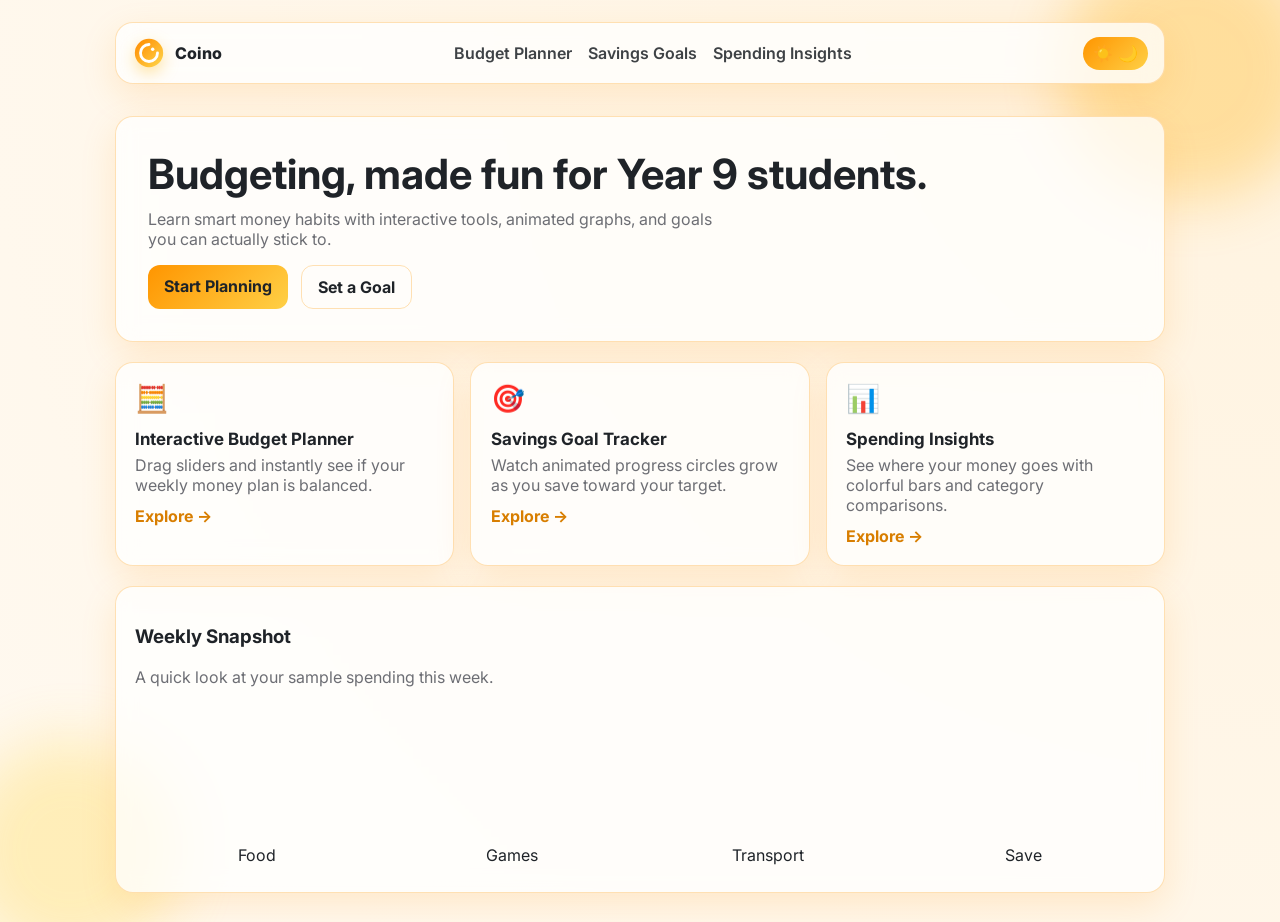
==== index.html @ fef4ba67 "Build Coino multi-page interactive budgeting site" ====
<!DOCTYPE html>
<html lang="en" data-theme="light">
  <head>
    <meta charset="UTF-8" />
    <meta name="viewport" content="width=device-width, initial-scale=1.0" />
    <title>Coino | Budget Smarter</title>
    <link rel="stylesheet" href="styles.css" />
    <link rel="preconnect" href="https://fonts.googleapis.com" />
    <link rel="preconnect" href="https://fonts.gstatic.com" crossorigin />
    <link
      href="https://fonts.googleapis.com/css2?family=Inter:wght@400;600;700;800&display=swap"
      rel="stylesheet"
    />
  </head>
  <body>
    <div class="bg-orb orb-1"></div>
    <div class="bg-orb orb-2"></div>

    <header class="site-header glass">
      <a class="logo" href="index.html" aria-label="Coino Home">
        <img src="logo.svg" alt="Coino logo" />
        <span>Coino</span>
      </a>

      <nav class="nav-links" aria-label="Main navigation">
        <a href="budget-planner.html">Budget Planner</a>
        <a href="savings-goals.html">Savings Goals</a>
        <a href="spending-insights.html">Spending Insights</a>
      </nav>

      <button id="themeToggle" class="theme-toggle" aria-label="Toggle theme">
        <span class="sun">☀️</span>
        <span class="moon">🌙</span>
      </button>
    </header>

    <main class="container">
      <section class="hero glass reveal">
        <h1>Budgeting, made fun for Year 9 students.</h1>
        <p>
          Learn smart money habits with interactive tools, animated graphs, and goals you can actually
          stick to.
        </p>
        <div class="hero-actions">
          <a class="btn btn-primary" href="budget-planner.html">Start Planning</a>
          <a class="btn btn-secondary" href="savings-goals.html">Set a Goal</a>
        </div>
      </section>

      <section class="cards-grid">
        <article class="feature-card glass reveal">
          <div class="icon">🧮</div>
          <h2>Interactive Budget Planner</h2>
          <p>Drag sliders and instantly see if your weekly money plan is balanced.</p>
          <a href="budget-planner.html" class="mini-link">Explore →</a>
        </article>

        <article class="feature-card glass reveal delay-1">
          <div class="icon">🎯</div>
          <h2>Savings Goal Tracker</h2>
          <p>Watch animated progress circles grow as you save toward your target.</p>
          <a href="savings-goals.html" class="mini-link">Explore →</a>
        </article>

        <article class="feature-card glass reveal delay-2">
          <div class="icon">📊</div>
          <h2>Spending Insights</h2>
          <p>See where your money goes with colorful bars and category comparisons.</p>
          <a href="spending-insights.html" class="mini-link">Explore →</a>
        </article>
      </section>

      <section class="dashboard glass reveal">
        <div>
          <h3>Weekly Snapshot</h3>
          <p class="sub">A quick look at your sample spending this week.</p>
        </div>
        <div class="chart-bars">
          <div class="bar-group">
            <span>Food</span>
            <div class="bar" style="--h: 58%"></div>
          </div>
          <div class="bar-group">
            <span>Games</span>
            <div class="bar" style="--h: 44%"></div>
          </div>
          <div class="bar-group">
            <span>Transport</span>
            <div class="bar" style="--h: 31%"></div>
          </div>
          <div class="bar-group">
            <span>Save</span>
            <div class="bar" style="--h: 77%"></div>
          </div>
        </div>
      </section>
    </main>

    <script src="app.js"></script>
  </body>
</html>
---- styles.css ----
:root {
  --bg: #fff9f0;
  --bg-soft: #fff3df;
  --text: #1f2328;
  --card: rgba(255, 255, 255, 0.76);
  --stroke: rgba(255, 170, 47, 0.35);
  --shadow: 0 12px 35px rgba(255, 145, 0, 0.15);
  --grad: linear-gradient(135deg, #ff9500, #ffd046);
  --muted: #6d6e74;
}

[data-theme='dark'] {
  --bg: #121212;
  --bg-soft: #1a1a1a;
  --text: #f6f6f6;
  --card: rgba(30, 30, 30, 0.78);
  --stroke: rgba(255, 196, 86, 0.28);
  --shadow: 0 16px 40px rgba(0, 0, 0, 0.42);
  --grad: linear-gradient(135deg, #ff8a00, #ffe066);
  --muted: #c8c8cc;
}

* { box-sizing: border-box; }
body {
  margin: 0;
  font-family: 'Inter', sans-serif;
  background: radial-gradient(circle at top right, var(--bg-soft), var(--bg));
  color: var(--text);
  min-height: 100vh;
  overflow-x: hidden;
}

.bg-orb {
  position: fixed;
  border-radius: 50%;
  filter: blur(30px);
  opacity: 0.3;
  z-index: -1;
  animation: float 8s ease-in-out infinite;
}
.orb-1 { width: 260px; height: 260px; background: #ffae00; top: -60px; right: -40px; }
.orb-2 { width: 220px; height: 220px; background: #ffd53d; bottom: -60px; left: -40px; animation-delay: -3s; }

@keyframes float {
  0%, 100% { transform: translateY(0px); }
  50% { transform: translateY(18px); }
}

.container {
  width: min(1050px, 92vw);
  margin: 2rem auto 3rem;
  display: grid;
  gap: 1.25rem;
}

.site-header {
  width: min(1050px, 92vw);
  margin: 1.4rem auto 0;
  padding: 0.8rem 1rem;
  display: flex;
  align-items: center;
  justify-content: space-between;
  gap: 1rem;
}

.logo { display: flex; align-items: center; gap: 0.55rem; text-decoration: none; color: var(--text); font-weight: 800; }
.logo img { width: 34px; height: 34px; filter: drop-shadow(0 6px 8px rgba(255, 174, 0, 0.35)); }

.nav-links { display: flex; gap: 1rem; flex-wrap: wrap; }
.nav-links a {
  text-decoration: none;
  color: var(--text);
  font-weight: 600;
  opacity: 0.86;
  transition: transform .2s ease, opacity .2s ease;
}
.nav-links a:hover { opacity: 1; transform: translateY(-2px); }

.glass {
  border: 1px solid var(--stroke);
  background: var(--card);
  backdrop-filter: blur(10px);
  border-radius: 18px;
  box-shadow: var(--shadow);
}

.theme-toggle {
  border: 0;
  background: var(--grad);
  color: #1b1b1b;
  border-radius: 999px;
  padding: 0.45rem 0.6rem;
  cursor: pointer;
  display: flex;
  gap: 0.35rem;
  font-size: 1rem;
}

.hero { padding: 2rem; }
.hero h1 { margin: 0 0 .6rem; font-size: clamp(1.6rem, 4vw, 2.6rem); }
.hero p { margin: 0; color: var(--muted); max-width: 58ch; }
.hero-actions { margin-top: 1rem; display: flex; gap: .8rem; }

.btn {
  display: inline-block;
  text-decoration: none;
  border-radius: 12px;
  padding: .7rem 1rem;
  font-weight: 700;
  transition: transform .2s ease;
  border: none;
  cursor: pointer;
}
.btn:hover { transform: translateY(-2px) scale(1.02); }
.btn-primary { background: var(--grad); color: #1f2328; }
.btn-secondary { color: var(--text); border: 1px solid var(--stroke); }

.cards-grid { display: grid; gap: 1rem; grid-template-columns: repeat(auto-fit, minmax(210px, 1fr)); }
.feature-card { padding: 1.2rem; }
.feature-card .icon { font-size: 1.7rem; }
.feature-card h2 { font-size: 1.06rem; margin-bottom: .35rem; }
.feature-card p { color: var(--muted); margin: 0 0 .7rem; }
.mini-link { color: #d87e00; text-decoration: none; font-weight: 700; }

.dashboard { padding: 1.2rem; }
.dashboard .sub { color: var(--muted); margin-top: .2rem; }
.chart-bars { display: flex; gap: .75rem; align-items: flex-end; min-height: 170px; }
.bar-group { flex: 1; text-align: center; }
.bar {
  height: var(--h);
  margin-top: .5rem;
  border-radius: 12px 12px 4px 4px;
  background: var(--grad);
  animation: rise .9s ease both;
}

.page-title { padding: 1.4rem; }
.planner { display: grid; grid-template-columns: 1fr 290px; gap: 1rem; padding: 1.2rem; }
.sliders label { display: block; margin-bottom: 1rem; font-weight: 600; }
.sliders input { width: 100%; accent-color: #ff9d00; margin-top: .35rem; }
.summary-card { padding: 1rem; border: 1px dashed var(--stroke); border-radius: 14px; }
.tip { font-weight: 700; color: #cc6f00; }

.donut {
  width: 130px;
  aspect-ratio: 1;
  border-radius: 50%;
  background: conic-gradient(#ff9f00 40%, #ffd35b 60%, rgba(255,255,255,0.2) 0);
  margin: .2rem auto 1rem;
  animation: pop .5s ease;
}

.goals-grid { display: grid; gap: 1rem; grid-template-columns: repeat(auto-fit, minmax(220px, 1fr)); }
.goal-card { padding: 1rem; text-align: center; }
.ring {
  --p: 0;
  width: 130px;
  aspect-ratio: 1;
  margin: .5rem auto 1rem;
  border-radius: 50%;
  display: grid;
  place-items: center;
  background: conic-gradient(#ff9800 calc(var(--p) * 1%), #ffe28f 0);
  transition: .35s ease;
}
.ring span {
  width: 98px;
  aspect-ratio: 1;
  border-radius: 50%;
  background: var(--bg);
  display: grid;
  place-items: center;
  font-size: .82rem;
  font-weight: 700;
}

.insights { padding: 1.2rem; }
.pill-row { display: flex; flex-wrap: wrap; gap: .6rem; margin-bottom: 1rem; }
.pill {
  border: 1px solid var(--stroke);
  border-radius: 999px;
  padding: .45rem .9rem;
  background: transparent;
  color: var(--text);
  font-weight: 700;
  cursor: pointer;
}
.pill.active { background: var(--grad); color: #1f2328; }

.insight-bars { display: flex; align-items: flex-end; gap: .7rem; min-height: 210px; }
.bar-wrap { flex: 1; display: flex; flex-direction: column; align-items: center; gap: .5rem; }
.bar-wrap i {
  display: block;
  width: 100%;
  border-radius: 12px 12px 4px 4px;
  height: calc(var(--v) * 1%);
  background: var(--grad);
  transition: height .35s ease;
}

@keyframes rise { from { height: 0; } to { height: var(--h); } }
@keyframes pop { from { transform: scale(.85); opacity: .5; } to { transform: scale(1); opacity: 1; } }

.reveal { opacity: 0; transform: translateY(18px); animation: in .7s ease forwards; }
.delay-1 { animation-delay: .12s; }
.delay-2 { animation-delay: .24s; }
@keyframes in { to { opacity: 1; transform: translateY(0); } }

@media (max-width: 800px) {
  .planner { grid-template-columns: 1fr; }
}
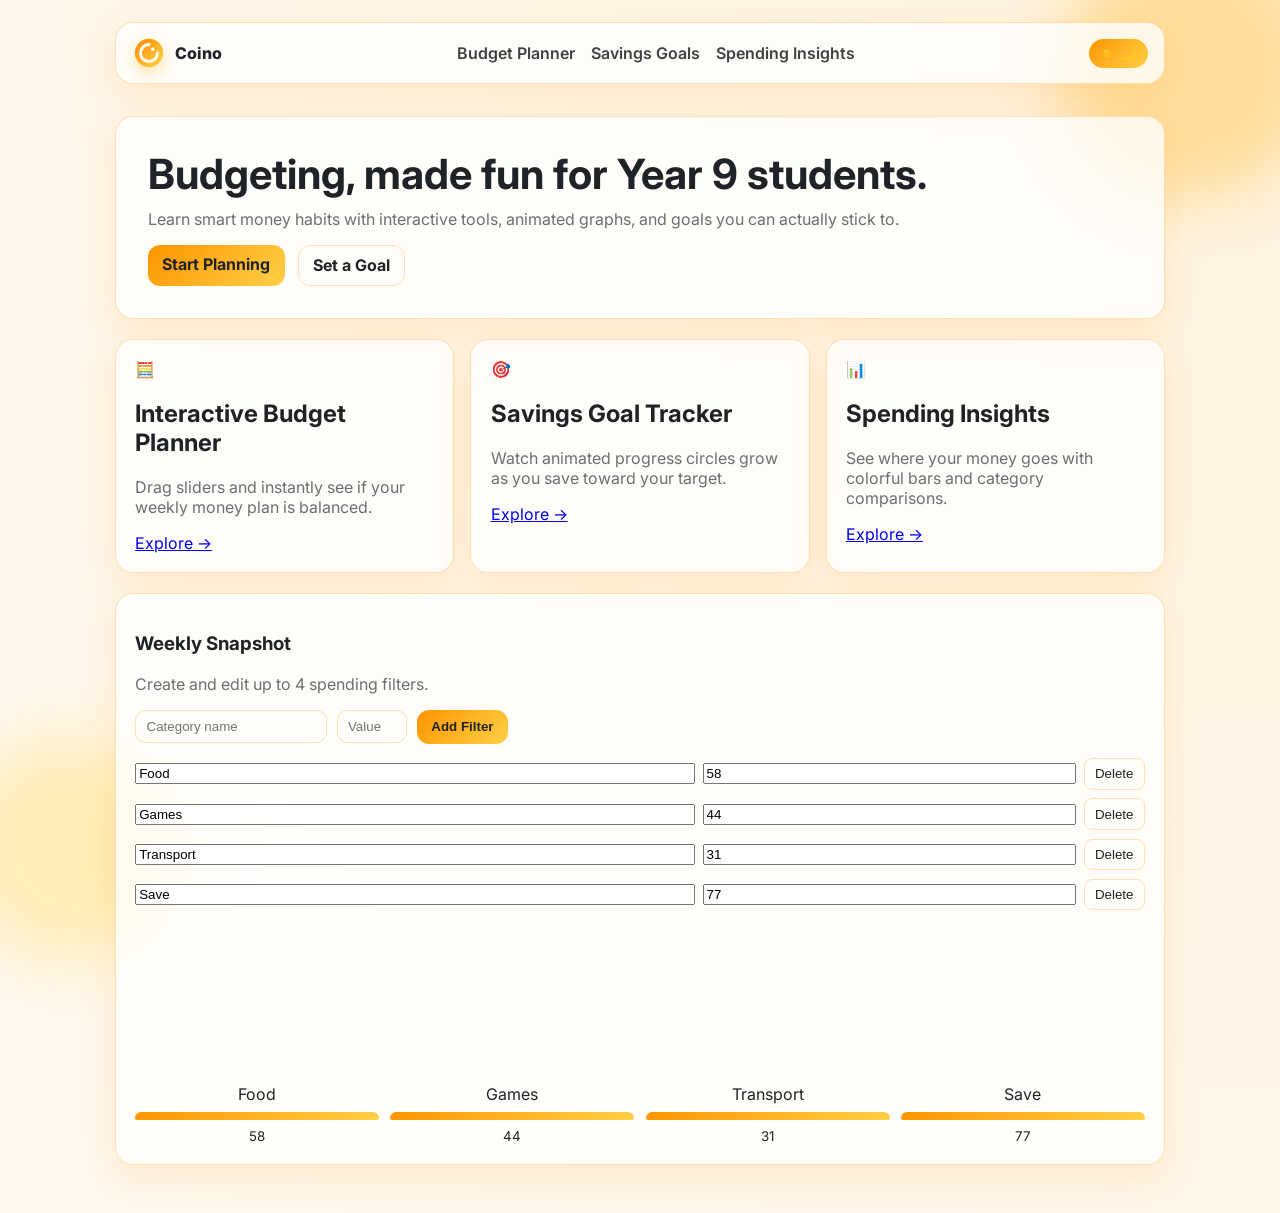
==== commit f03c2f94: "Fix empty charts and add editable custom filters/goals" ====
--- a/index.html
+++ b/index.html
@@ -7,10 +7,7 @@
     <link rel="stylesheet" href="styles.css" />
     <link rel="preconnect" href="https://fonts.googleapis.com" />
     <link rel="preconnect" href="https://fonts.gstatic.com" crossorigin />
-    <link
-      href="https://fonts.googleapis.com/css2?family=Inter:wght@400;600;700;800&display=swap"
-      rel="stylesheet"
-    />
+    <link href="https://fonts.googleapis.com/css2?family=Inter:wght@400;600;700;800&display=swap" rel="stylesheet" />
   </head>
   <body>
     <div class="bg-orb orb-1"></div>
@@ -21,26 +18,18 @@
         <img src="logo.svg" alt="Coino logo" />
         <span>Coino</span>
       </a>
-
       <nav class="nav-links" aria-label="Main navigation">
         <a href="budget-planner.html">Budget Planner</a>
         <a href="savings-goals.html">Savings Goals</a>
         <a href="spending-insights.html">Spending Insights</a>
       </nav>
-
-      <button id="themeToggle" class="theme-toggle" aria-label="Toggle theme">
-        <span class="sun">☀️</span>
-        <span class="moon">🌙</span>
-      </button>
+      <button id="themeToggle" class="theme-toggle" aria-label="Toggle theme"><span class="sun">☀️</span><span class="moon">🌙</span></button>
     </header>
 
     <main class="container">
       <section class="hero glass reveal">
         <h1>Budgeting, made fun for Year 9 students.</h1>
-        <p>
-          Learn smart money habits with interactive tools, animated graphs, and goals you can actually
-          stick to.
-        </p>
+        <p>Learn smart money habits with interactive tools, animated graphs, and goals you can actually stick to.</p>
         <div class="hero-actions">
           <a class="btn btn-primary" href="budget-planner.html">Start Planning</a>
           <a class="btn btn-secondary" href="savings-goals.html">Set a Goal</a>
@@ -48,51 +37,20 @@
       </section>
 
       <section class="cards-grid">
-        <article class="feature-card glass reveal">
-          <div class="icon">🧮</div>
-          <h2>Interactive Budget Planner</h2>
-          <p>Drag sliders and instantly see if your weekly money plan is balanced.</p>
-          <a href="budget-planner.html" class="mini-link">Explore →</a>
-        </article>
-
-        <article class="feature-card glass reveal delay-1">
-          <div class="icon">🎯</div>
-          <h2>Savings Goal Tracker</h2>
-          <p>Watch animated progress circles grow as you save toward your target.</p>
-          <a href="savings-goals.html" class="mini-link">Explore →</a>
-        </article>
-
-        <article class="feature-card glass reveal delay-2">
-          <div class="icon">📊</div>
-          <h2>Spending Insights</h2>
-          <p>See where your money goes with colorful bars and category comparisons.</p>
-          <a href="spending-insights.html" class="mini-link">Explore →</a>
-        </article>
+        <article class="feature-card glass reveal"><div class="icon">🧮</div><h2>Interactive Budget Planner</h2><p>Drag sliders and instantly see if your weekly money plan is balanced.</p><a href="budget-planner.html" class="mini-link">Explore →</a></article>
+        <article class="feature-card glass reveal delay-1"><div class="icon">🎯</div><h2>Savings Goal Tracker</h2><p>Watch animated progress circles grow as you save toward your target.</p><a href="savings-goals.html" class="mini-link">Explore →</a></article>
+        <article class="feature-card glass reveal delay-2"><div class="icon">📊</div><h2>Spending Insights</h2><p>See where your money goes with colorful bars and category comparisons.</p><a href="spending-insights.html" class="mini-link">Explore →</a></article>
       </section>
 
-      <section class="dashboard glass reveal">
-        <div>
-          <h3>Weekly Snapshot</h3>
-          <p class="sub">A quick look at your sample spending this week.</p>
-        </div>
-        <div class="chart-bars">
-          <div class="bar-group">
-            <span>Food</span>
-            <div class="bar" style="--h: 58%"></div>
-          </div>
-          <div class="bar-group">
-            <span>Games</span>
-            <div class="bar" style="--h: 44%"></div>
-          </div>
-          <div class="bar-group">
-            <span>Transport</span>
-            <div class="bar" style="--h: 31%"></div>
-          </div>
-          <div class="bar-group">
-            <span>Save</span>
-            <div class="bar" style="--h: 77%"></div>
-          </div>
-        </div>
+      <section class="dashboard glass reveal" id="weeklySnapshot">
+        <div><h3>Weekly Snapshot</h3><p class="sub">Create and edit up to 4 spending filters.</p></div>
+        <form id="snapshotForm" class="inline-form">
+          <input id="snapshotName" maxlength="12" placeholder="Category name" />
+          <input id="snapshotValue" type="number" min="1" max="100" placeholder="Value" />
+          <button class="btn btn-primary" type="submit">Add Filter</button>
+        </form>
+        <div id="snapshotList" class="editable-list"></div>
+        <div class="chart-bars" id="snapshotBars"></div>
       </section>
     </main>
 
--- a/styles.css
+++ b/styles.css
@@ -8,204 +8,34 @@
   --grad: linear-gradient(135deg, #ff9500, #ffd046);
   --muted: #6d6e74;
 }
-
-[data-theme='dark'] {
-  --bg: #121212;
-  --bg-soft: #1a1a1a;
-  --text: #f6f6f6;
-  --card: rgba(30, 30, 30, 0.78);
-  --stroke: rgba(255, 196, 86, 0.28);
-  --shadow: 0 16px 40px rgba(0, 0, 0, 0.42);
-  --grad: linear-gradient(135deg, #ff8a00, #ffe066);
-  --muted: #c8c8cc;
-}
-
+[data-theme='dark'] { --bg: #121212; --bg-soft: #1a1a1a; --text: #f6f6f6; --card: rgba(30, 30, 30, 0.78); --stroke: rgba(255, 196, 86, 0.28); --shadow: 0 16px 40px rgba(0, 0, 0, 0.42); --grad: linear-gradient(135deg, #ff8a00, #ffe066); --muted: #c8c8cc; }
 * { box-sizing: border-box; }
-body {
-  margin: 0;
-  font-family: 'Inter', sans-serif;
-  background: radial-gradient(circle at top right, var(--bg-soft), var(--bg));
-  color: var(--text);
-  min-height: 100vh;
-  overflow-x: hidden;
-}
-
-.bg-orb {
-  position: fixed;
-  border-radius: 50%;
-  filter: blur(30px);
-  opacity: 0.3;
-  z-index: -1;
-  animation: float 8s ease-in-out infinite;
-}
+body { margin: 0; font-family: 'Inter', sans-serif; background: radial-gradient(circle at top right, var(--bg-soft), var(--bg)); color: var(--text); min-height: 100vh; overflow-x: hidden; }
+.bg-orb { position: fixed; border-radius: 50%; filter: blur(30px); opacity: 0.3; z-index: -1; animation: float 8s ease-in-out infinite; }
 .orb-1 { width: 260px; height: 260px; background: #ffae00; top: -60px; right: -40px; }
 .orb-2 { width: 220px; height: 220px; background: #ffd53d; bottom: -60px; left: -40px; animation-delay: -3s; }
-
-@keyframes float {
-  0%, 100% { transform: translateY(0px); }
-  50% { transform: translateY(18px); }
-}
-
-.container {
-  width: min(1050px, 92vw);
-  margin: 2rem auto 3rem;
-  display: grid;
-  gap: 1.25rem;
-}
-
-.site-header {
-  width: min(1050px, 92vw);
-  margin: 1.4rem auto 0;
-  padding: 0.8rem 1rem;
-  display: flex;
-  align-items: center;
-  justify-content: space-between;
-  gap: 1rem;
-}
-
-.logo { display: flex; align-items: center; gap: 0.55rem; text-decoration: none; color: var(--text); font-weight: 800; }
-.logo img { width: 34px; height: 34px; filter: drop-shadow(0 6px 8px rgba(255, 174, 0, 0.35)); }
-
-.nav-links { display: flex; gap: 1rem; flex-wrap: wrap; }
-.nav-links a {
-  text-decoration: none;
-  color: var(--text);
-  font-weight: 600;
-  opacity: 0.86;
-  transition: transform .2s ease, opacity .2s ease;
-}
-.nav-links a:hover { opacity: 1; transform: translateY(-2px); }
-
-.glass {
-  border: 1px solid var(--stroke);
-  background: var(--card);
-  backdrop-filter: blur(10px);
-  border-radius: 18px;
-  box-shadow: var(--shadow);
-}
-
-.theme-toggle {
-  border: 0;
-  background: var(--grad);
-  color: #1b1b1b;
-  border-radius: 999px;
-  padding: 0.45rem 0.6rem;
-  cursor: pointer;
-  display: flex;
-  gap: 0.35rem;
-  font-size: 1rem;
-}
-
-.hero { padding: 2rem; }
-.hero h1 { margin: 0 0 .6rem; font-size: clamp(1.6rem, 4vw, 2.6rem); }
-.hero p { margin: 0; color: var(--muted); max-width: 58ch; }
-.hero-actions { margin-top: 1rem; display: flex; gap: .8rem; }
-
-.btn {
-  display: inline-block;
-  text-decoration: none;
-  border-radius: 12px;
-  padding: .7rem 1rem;
-  font-weight: 700;
-  transition: transform .2s ease;
-  border: none;
-  cursor: pointer;
-}
-.btn:hover { transform: translateY(-2px) scale(1.02); }
-.btn-primary { background: var(--grad); color: #1f2328; }
-.btn-secondary { color: var(--text); border: 1px solid var(--stroke); }
-
-.cards-grid { display: grid; gap: 1rem; grid-template-columns: repeat(auto-fit, minmax(210px, 1fr)); }
-.feature-card { padding: 1.2rem; }
-.feature-card .icon { font-size: 1.7rem; }
-.feature-card h2 { font-size: 1.06rem; margin-bottom: .35rem; }
-.feature-card p { color: var(--muted); margin: 0 0 .7rem; }
-.mini-link { color: #d87e00; text-decoration: none; font-weight: 700; }
-
-.dashboard { padding: 1.2rem; }
-.dashboard .sub { color: var(--muted); margin-top: .2rem; }
-.chart-bars { display: flex; gap: .75rem; align-items: flex-end; min-height: 170px; }
-.bar-group { flex: 1; text-align: center; }
-.bar {
-  height: var(--h);
-  margin-top: .5rem;
-  border-radius: 12px 12px 4px 4px;
-  background: var(--grad);
-  animation: rise .9s ease both;
-}
-
-.page-title { padding: 1.4rem; }
-.planner { display: grid; grid-template-columns: 1fr 290px; gap: 1rem; padding: 1.2rem; }
-.sliders label { display: block; margin-bottom: 1rem; font-weight: 600; }
-.sliders input { width: 100%; accent-color: #ff9d00; margin-top: .35rem; }
-.summary-card { padding: 1rem; border: 1px dashed var(--stroke); border-radius: 14px; }
-.tip { font-weight: 700; color: #cc6f00; }
-
-.donut {
-  width: 130px;
-  aspect-ratio: 1;
-  border-radius: 50%;
-  background: conic-gradient(#ff9f00 40%, #ffd35b 60%, rgba(255,255,255,0.2) 0);
-  margin: .2rem auto 1rem;
-  animation: pop .5s ease;
-}
-
-.goals-grid { display: grid; gap: 1rem; grid-template-columns: repeat(auto-fit, minmax(220px, 1fr)); }
-.goal-card { padding: 1rem; text-align: center; }
-.ring {
-  --p: 0;
-  width: 130px;
-  aspect-ratio: 1;
-  margin: .5rem auto 1rem;
-  border-radius: 50%;
-  display: grid;
-  place-items: center;
-  background: conic-gradient(#ff9800 calc(var(--p) * 1%), #ffe28f 0);
-  transition: .35s ease;
-}
-.ring span {
-  width: 98px;
-  aspect-ratio: 1;
-  border-radius: 50%;
-  background: var(--bg);
-  display: grid;
-  place-items: center;
-  font-size: .82rem;
-  font-weight: 700;
-}
-
-.insights { padding: 1.2rem; }
-.pill-row { display: flex; flex-wrap: wrap; gap: .6rem; margin-bottom: 1rem; }
-.pill {
-  border: 1px solid var(--stroke);
-  border-radius: 999px;
-  padding: .45rem .9rem;
-  background: transparent;
-  color: var(--text);
-  font-weight: 700;
-  cursor: pointer;
-}
-.pill.active { background: var(--grad); color: #1f2328; }
-
-.insight-bars { display: flex; align-items: flex-end; gap: .7rem; min-height: 210px; }
-.bar-wrap { flex: 1; display: flex; flex-direction: column; align-items: center; gap: .5rem; }
-.bar-wrap i {
-  display: block;
-  width: 100%;
-  border-radius: 12px 12px 4px 4px;
-  height: calc(var(--v) * 1%);
-  background: var(--grad);
-  transition: height .35s ease;
-}
-
-@keyframes rise { from { height: 0; } to { height: var(--h); } }
-@keyframes pop { from { transform: scale(.85); opacity: .5; } to { transform: scale(1); opacity: 1; } }
-
-.reveal { opacity: 0; transform: translateY(18px); animation: in .7s ease forwards; }
-.delay-1 { animation-delay: .12s; }
-.delay-2 { animation-delay: .24s; }
-@keyframes in { to { opacity: 1; transform: translateY(0); } }
-
-@media (max-width: 800px) {
-  .planner { grid-template-columns: 1fr; }
-}
+@keyframes float { 0%,100%{transform:translateY(0)}50%{transform:translateY(18px)} }
+.container,.site-header { width: min(1050px, 92vw); margin-inline: auto; }
+.site-header { margin-top: 1.4rem; padding: .8rem 1rem; display:flex; align-items:center; justify-content:space-between; gap:1rem; }
+.container { margin: 2rem auto 3rem; display:grid; gap:1.25rem; }
+.logo { display:flex; align-items:center; gap:.55rem; text-decoration:none; color:var(--text); font-weight:800; }
+.logo img { width:34px; height:34px; filter: drop-shadow(0 6px 8px rgba(255,174,0,.35)); }
+.nav-links { display:flex; gap:1rem; flex-wrap:wrap; }
+.nav-links a { text-decoration:none; color:var(--text); font-weight:600; opacity:.86; transition:.2s; }
+.nav-links a:hover { opacity:1; transform:translateY(-2px); }
+.glass { border:1px solid var(--stroke); background:var(--card); backdrop-filter:blur(10px); border-radius:18px; box-shadow:var(--shadow); }
+.theme-toggle { border:0; background:var(--grad); border-radius:999px; padding:.45rem .6rem; cursor:pointer; display:flex; gap:.35rem; }
+.hero{padding:2rem}.hero h1{margin:0 0 .6rem;font-size:clamp(1.6rem,4vw,2.6rem)}.hero p{margin:0;color:var(--muted)}.hero-actions{margin-top:1rem;display:flex;gap:.8rem}
+.btn{display:inline-block;text-decoration:none;border-radius:12px;padding:.6rem .9rem;font-weight:700;transition:.2s;border:none;cursor:pointer}.btn:hover{transform:translateY(-2px) scale(1.02)}.btn-primary{background:var(--grad);color:#1f2328}.btn-secondary{color:var(--text);border:1px solid var(--stroke)}
+.cards-grid{display:grid;gap:1rem;grid-template-columns:repeat(auto-fit,minmax(210px,1fr))}.feature-card{padding:1.2rem}.feature-card p{color:var(--muted)}
+.dashboard,.insights{padding:1.2rem}.sub{color:var(--muted)}
+.inline-form{display:flex;gap:.6rem;flex-wrap:wrap;align-items:center}.inline-form input{border:1px solid var(--stroke);background:transparent;color:var(--text);border-radius:10px;padding:.5rem .65rem}
+.editable-list{display:grid;gap:.55rem;margin:.9rem 0}.edit-item{display:grid;grid-template-columns:1.2fr .8fr auto;gap:.5rem;align-items:center}.edit-item button{padding:.45rem .65rem;border:1px solid var(--stroke);background:transparent;color:var(--text);border-radius:8px;cursor:pointer}
+.chart-bars,.insight-bars{display:flex;gap:.7rem;align-items:flex-end;min-height:220px;padding-top:1rem}
+.bar-group,.bar-wrap{flex:1;min-width:56px;text-align:center;display:flex;flex-direction:column;align-items:center;gap:.5rem}
+.bar,.bar-wrap i{width:100%;min-height:8px;border-radius:12px 12px 4px 4px;background:var(--grad);transition:height .35s ease;height:calc(var(--v) * 1%)}
+.page-title{padding:1.4rem}.planner{display:grid;grid-template-columns:1fr 290px;gap:1rem;padding:1.2rem}.sliders label{display:block;margin-bottom:1rem;font-weight:600}.sliders input{width:100%;accent-color:#ff9d00;margin-top:.35rem}.summary-card{padding:1rem;border:1px dashed var(--stroke);border-radius:14px}.tip{font-weight:700;color:#cc6f00}
+.donut{width:130px;aspect-ratio:1;border-radius:50%;background:conic-gradient(#ff9f00 40%,#ffd35b 60%,rgba(255,255,255,.2) 0);margin:.2rem auto 1rem}
+.goals-grid{display:grid;gap:1rem;grid-template-columns:repeat(auto-fit,minmax(220px,1fr))}.goal-card{padding:1rem;text-align:center}.ring{--p:0;width:130px;aspect-ratio:1;margin:.5rem auto 1rem;border-radius:50%;display:grid;place-items:center;background:conic-gradient(#ff9800 calc(var(--p)*1%),#ffe28f 0);transition:.35s}.ring span{width:98px;aspect-ratio:1;border-radius:50%;background:var(--bg);display:grid;place-items:center;font-size:.82rem;font-weight:700}
+.reveal{opacity:0;transform:translateY(18px);animation:in .7s ease forwards}.delay-1{animation-delay:.12s}.delay-2{animation-delay:.24s}@keyframes in{to{opacity:1;transform:translateY(0)}}
+@media (max-width:800px){.planner{grid-template-columns:1fr}.edit-item{grid-template-columns:1fr 1fr auto}}
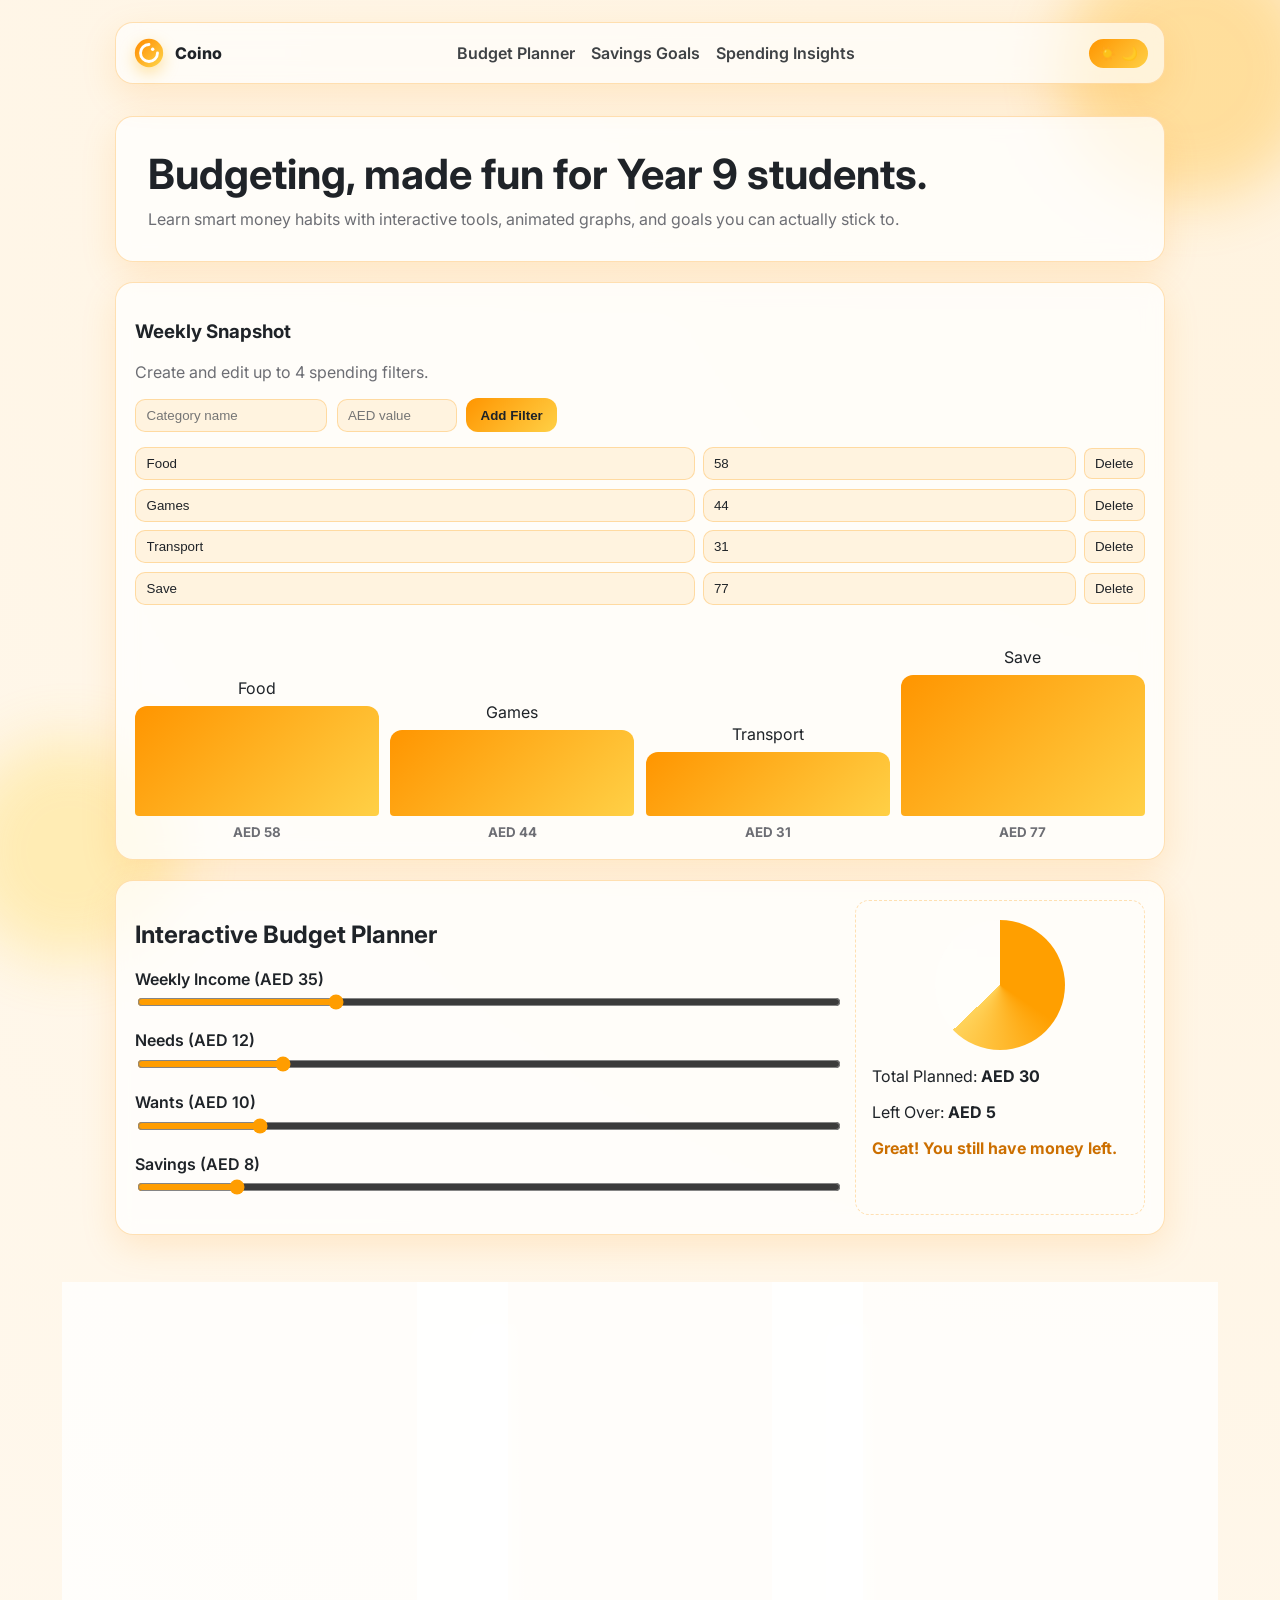
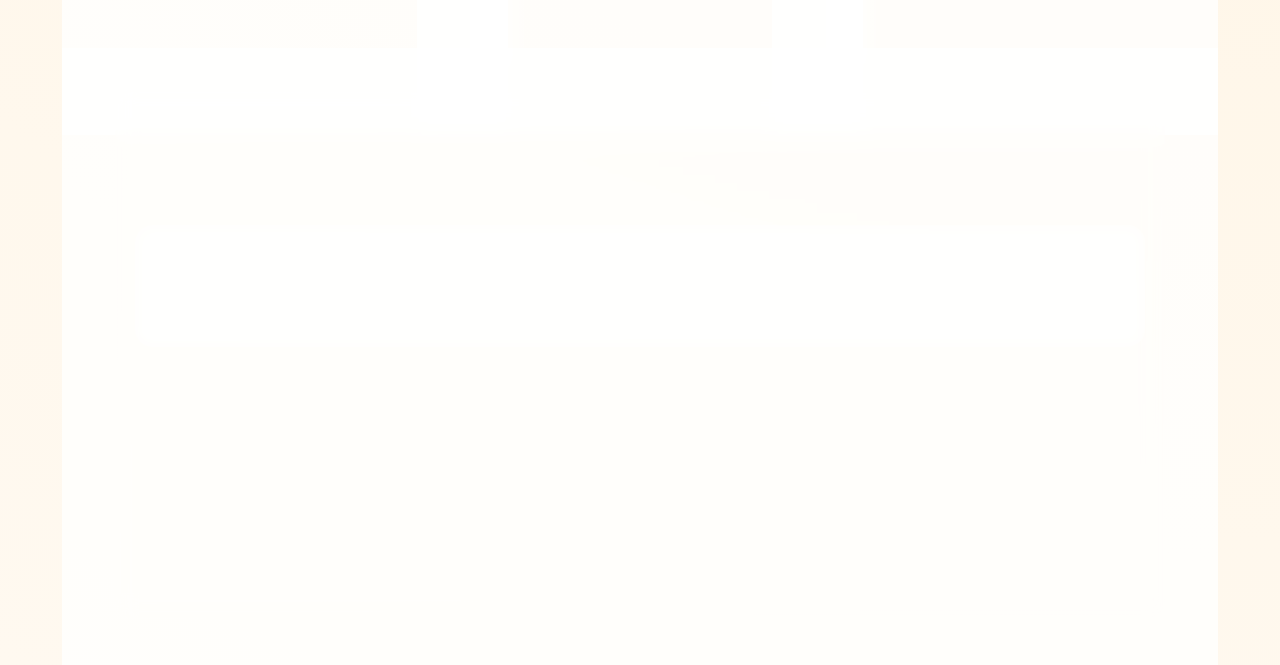
==== commit 1b6a961a: "Convert Coino to SPA layout and standardize AED currency + dark inputs" ====
--- a/index.html
+++ b/index.html
@@ -10,50 +10,46 @@
     <link href="https://fonts.googleapis.com/css2?family=Inter:wght@400;600;700;800&display=swap" rel="stylesheet" />
   </head>
   <body>
-    <div class="bg-orb orb-1"></div>
-    <div class="bg-orb orb-2"></div>
-
-    <header class="site-header glass">
-      <a class="logo" href="index.html" aria-label="Coino Home">
-        <img src="logo.svg" alt="Coino logo" />
-        <span>Coino</span>
-      </a>
+    <div class="bg-orb orb-1"></div><div class="bg-orb orb-2"></div>
+    <header class="site-header glass sticky-header">
+      <a class="logo" href="#home" aria-label="Coino Home"><img src="logo.svg" alt="Coino logo" /><span>Coino</span></a>
       <nav class="nav-links" aria-label="Main navigation">
-        <a href="budget-planner.html">Budget Planner</a>
-        <a href="savings-goals.html">Savings Goals</a>
-        <a href="spending-insights.html">Spending Insights</a>
+        <a href="#planner">Budget Planner</a><a href="#goals">Savings Goals</a><a href="#insights">Spending Insights</a>
       </nav>
-      <button id="themeToggle" class="theme-toggle" aria-label="Toggle theme"><span class="sun">☀️</span><span class="moon">🌙</span></button>
+      <button id="themeToggle" class="theme-toggle" aria-label="Toggle theme"><span>☀️</span><span>🌙</span></button>
     </header>
 
-    <main class="container">
-      <section class="hero glass reveal">
-        <h1>Budgeting, made fun for Year 9 students.</h1>
-        <p>Learn smart money habits with interactive tools, animated graphs, and goals you can actually stick to.</p>
-        <div class="hero-actions">
-          <a class="btn btn-primary" href="budget-planner.html">Start Planning</a>
-          <a class="btn btn-secondary" href="savings-goals.html">Set a Goal</a>
-        </div>
-      </section>
-
-      <section class="cards-grid">
-        <article class="feature-card glass reveal"><div class="icon">🧮</div><h2>Interactive Budget Planner</h2><p>Drag sliders and instantly see if your weekly money plan is balanced.</p><a href="budget-planner.html" class="mini-link">Explore →</a></article>
-        <article class="feature-card glass reveal delay-1"><div class="icon">🎯</div><h2>Savings Goal Tracker</h2><p>Watch animated progress circles grow as you save toward your target.</p><a href="savings-goals.html" class="mini-link">Explore →</a></article>
-        <article class="feature-card glass reveal delay-2"><div class="icon">📊</div><h2>Spending Insights</h2><p>See where your money goes with colorful bars and category comparisons.</p><a href="spending-insights.html" class="mini-link">Explore →</a></article>
-      </section>
+    <main class="container parallax-wrap" id="home">
+      <section class="hero glass reveal"><h1>Budgeting, made fun for Year 9 students.</h1><p>Learn smart money habits with interactive tools, animated graphs, and goals you can actually stick to.</p></section>
 
       <section class="dashboard glass reveal" id="weeklySnapshot">
         <div><h3>Weekly Snapshot</h3><p class="sub">Create and edit up to 4 spending filters.</p></div>
-        <form id="snapshotForm" class="inline-form">
-          <input id="snapshotName" maxlength="12" placeholder="Category name" />
-          <input id="snapshotValue" type="number" min="1" max="100" placeholder="Value" />
-          <button class="btn btn-primary" type="submit">Add Filter</button>
-        </form>
-        <div id="snapshotList" class="editable-list"></div>
-        <div class="chart-bars" id="snapshotBars"></div>
+        <form id="snapshotForm" class="inline-form"><input id="snapshotName" maxlength="12" placeholder="Category name" /><input id="snapshotValue" type="number" min="1" max="100" placeholder="AED value" /><button class="btn btn-primary" type="submit">Add Filter</button></form>
+        <div id="snapshotList" class="editable-list"></div><div class="chart-bars" id="snapshotBars"></div>
+      </section>
+
+      <section id="planner" class="glass planner reveal">
+        <div class="sliders">
+          <h2>Interactive Budget Planner</h2>
+          <label>Weekly Income (AED <span id="incomeVal">35</span>)<input type="range" min="10" max="100" value="35" id="income" /></label>
+          <label>Needs (AED <span id="needsVal">12</span>)<input type="range" min="0" max="60" value="12" id="needs" /></label>
+          <label>Wants (AED <span id="wantsVal">10</span>)<input type="range" min="0" max="60" value="10" id="wants" /></label>
+          <label>Savings (AED <span id="saveVal">8</span>)<input type="range" min="0" max="60" value="8" id="save" /></label>
+        </div>
+        <div class="summary-card"><div class="donut" id="budgetDonut"></div><p>Total Planned: <strong id="planned">AED 30</strong></p><p>Left Over: <strong id="leftover">AED 5</strong></p><p id="budgetTip" class="tip">Great! You still have money left.</p></div>
+      </section>
+
+      <section id="goals" class="reveal">
+        <section class="glass"><form id="goalForm" class="inline-form" style="padding:1rem;"><input id="goalName" maxlength="20" placeholder="Goal name" /><input id="goalTarget" type="number" min="5" placeholder="Target (AED)" /><input id="goalCurrent" type="number" min="0" placeholder="Saved (AED)" /><button class="btn btn-primary" type="submit">Add Goal</button></form></section>
+        <section class="goals-grid" id="goalList"></section>
+      </section>
+
+      <section id="insights" class="glass insights reveal">
+        <h2>Spending Insights</h2>
+        <form id="insightFilterForm" class="inline-form"><input id="insightFilterName" maxlength="14" placeholder="Filter name" /><button class="btn btn-primary" type="submit">Add Filter</button></form>
+        <div class="editable-list" id="insightFilterList"></div><div class="insight-bars" id="insightBars"></div>
       </section>
     </main>
-
     <script src="app.js"></script>
   </body>
 </html>
--- a/styles.css
+++ b/styles.css
@@ -29,13 +29,38 @@
 .btn{display:inline-block;text-decoration:none;border-radius:12px;padding:.6rem .9rem;font-weight:700;transition:.2s;border:none;cursor:pointer}.btn:hover{transform:translateY(-2px) scale(1.02)}.btn-primary{background:var(--grad);color:#1f2328}.btn-secondary{color:var(--text);border:1px solid var(--stroke)}
 .cards-grid{display:grid;gap:1rem;grid-template-columns:repeat(auto-fit,minmax(210px,1fr))}.feature-card{padding:1.2rem}.feature-card p{color:var(--muted)}
 .dashboard,.insights{padding:1.2rem}.sub{color:var(--muted)}
-.inline-form{display:flex;gap:.6rem;flex-wrap:wrap;align-items:center}.inline-form input{border:1px solid var(--stroke);background:transparent;color:var(--text);border-radius:10px;padding:.5rem .65rem}
-.editable-list{display:grid;gap:.55rem;margin:.9rem 0}.edit-item{display:grid;grid-template-columns:1.2fr .8fr auto;gap:.5rem;align-items:center}.edit-item button{padding:.45rem .65rem;border:1px solid var(--stroke);background:transparent;color:var(--text);border-radius:8px;cursor:pointer}
+.inline-form{display:flex;gap:.6rem;flex-wrap:wrap;align-items:center}.inline-form input{border:1px solid var(--stroke);background:var(--bg-soft);color:var(--text);border-radius:10px;padding:.5rem .65rem;min-width:110px}
+.editable-list{display:grid;gap:.55rem;margin:.9rem 0}.edit-item{display:grid;grid-template-columns:1.2fr .8fr auto;gap:.5rem;align-items:center}.edit-item button{padding:.45rem .65rem;border:1px solid var(--stroke);background:var(--bg-soft);color:var(--text);border-radius:8px;cursor:pointer}
 .chart-bars,.insight-bars{display:flex;gap:.7rem;align-items:flex-end;min-height:220px;padding-top:1rem}
 .bar-group,.bar-wrap{flex:1;min-width:56px;text-align:center;display:flex;flex-direction:column;align-items:center;gap:.5rem}
-.bar,.bar-wrap i{width:100%;min-height:8px;border-radius:12px 12px 4px 4px;background:var(--grad);transition:height .35s ease;height:calc(var(--v) * 1%)}
+.bar,.bar-wrap i{width:100%;min-height:8px;border-radius:12px 12px 4px 4px;background:var(--grad);transition:height .35s ease;height:60px}
 .page-title{padding:1.4rem}.planner{display:grid;grid-template-columns:1fr 290px;gap:1rem;padding:1.2rem}.sliders label{display:block;margin-bottom:1rem;font-weight:600}.sliders input{width:100%;accent-color:#ff9d00;margin-top:.35rem}.summary-card{padding:1rem;border:1px dashed var(--stroke);border-radius:14px}.tip{font-weight:700;color:#cc6f00}
 .donut{width:130px;aspect-ratio:1;border-radius:50%;background:conic-gradient(#ff9f00 40%,#ffd35b 60%,rgba(255,255,255,.2) 0);margin:.2rem auto 1rem}
 .goals-grid{display:grid;gap:1rem;grid-template-columns:repeat(auto-fit,minmax(220px,1fr))}.goal-card{padding:1rem;text-align:center}.ring{--p:0;width:130px;aspect-ratio:1;margin:.5rem auto 1rem;border-radius:50%;display:grid;place-items:center;background:conic-gradient(#ff9800 calc(var(--p)*1%),#ffe28f 0);transition:.35s}.ring span{width:98px;aspect-ratio:1;border-radius:50%;background:var(--bg);display:grid;place-items:center;font-size:.82rem;font-weight:700}
 .reveal{opacity:0;transform:translateY(18px);animation:in .7s ease forwards}.delay-1{animation-delay:.12s}.delay-2{animation-delay:.24s}@keyframes in{to{opacity:1;transform:translateY(0)}}
 @media (max-width:800px){.planner{grid-template-columns:1fr}.edit-item{grid-template-columns:1fr 1fr auto}}
+
+
+.feature-card .mini-link{color:#9a4f00;}
+[data-theme='dark'] .feature-card .mini-link{color:#ffd36b;}
+
+input, button, select, textarea { color: var(--text); }
+input[type='number'], input[type='text'] { background: var(--bg-soft); }
+[data-theme='dark'] input[type='number'], [data-theme='dark'] input[type='text'] { background: var(--bg-soft); }
+
+.bar-group small,.bar-wrap small{font-weight:700;color:var(--muted);}
+
+
+.goal-card > input{width:100%;margin-bottom:.5rem;border:1px solid var(--stroke);background:var(--bg-soft);color:var(--text);border-radius:10px;padding:.5rem .65rem;}
+.goal-card .inline-form button,.insights button{background:var(--bg-soft);color:var(--text);border:1px solid var(--stroke);border-radius:8px;padding:.45rem .65rem;}
+#insightFilterList .inline-form + .inline-form{margin-top:.65rem;}
+#insightFilterList label{display:flex;flex-direction:column;gap:.2rem;font-size:.82rem;color:var(--muted);}
+.bar,.bar-wrap i{min-height:14px;max-height:180px;}
+
+#snapshotValue{min-width:120px;}
+
+
+.sticky-header{position:sticky;top:10px;z-index:50;background:color-mix(in srgb, var(--card) 82%, transparent);}
+.parallax-wrap > section{scroll-margin-top:90px;transform:translateZ(0);}
+.edit-item input{border:1px solid var(--stroke);background:var(--bg-soft);color:var(--text);border-radius:10px;padding:.5rem .65rem;min-width:0;}
+#weeklySnapshot .edit-item input[type="number"]{min-width:110px;}
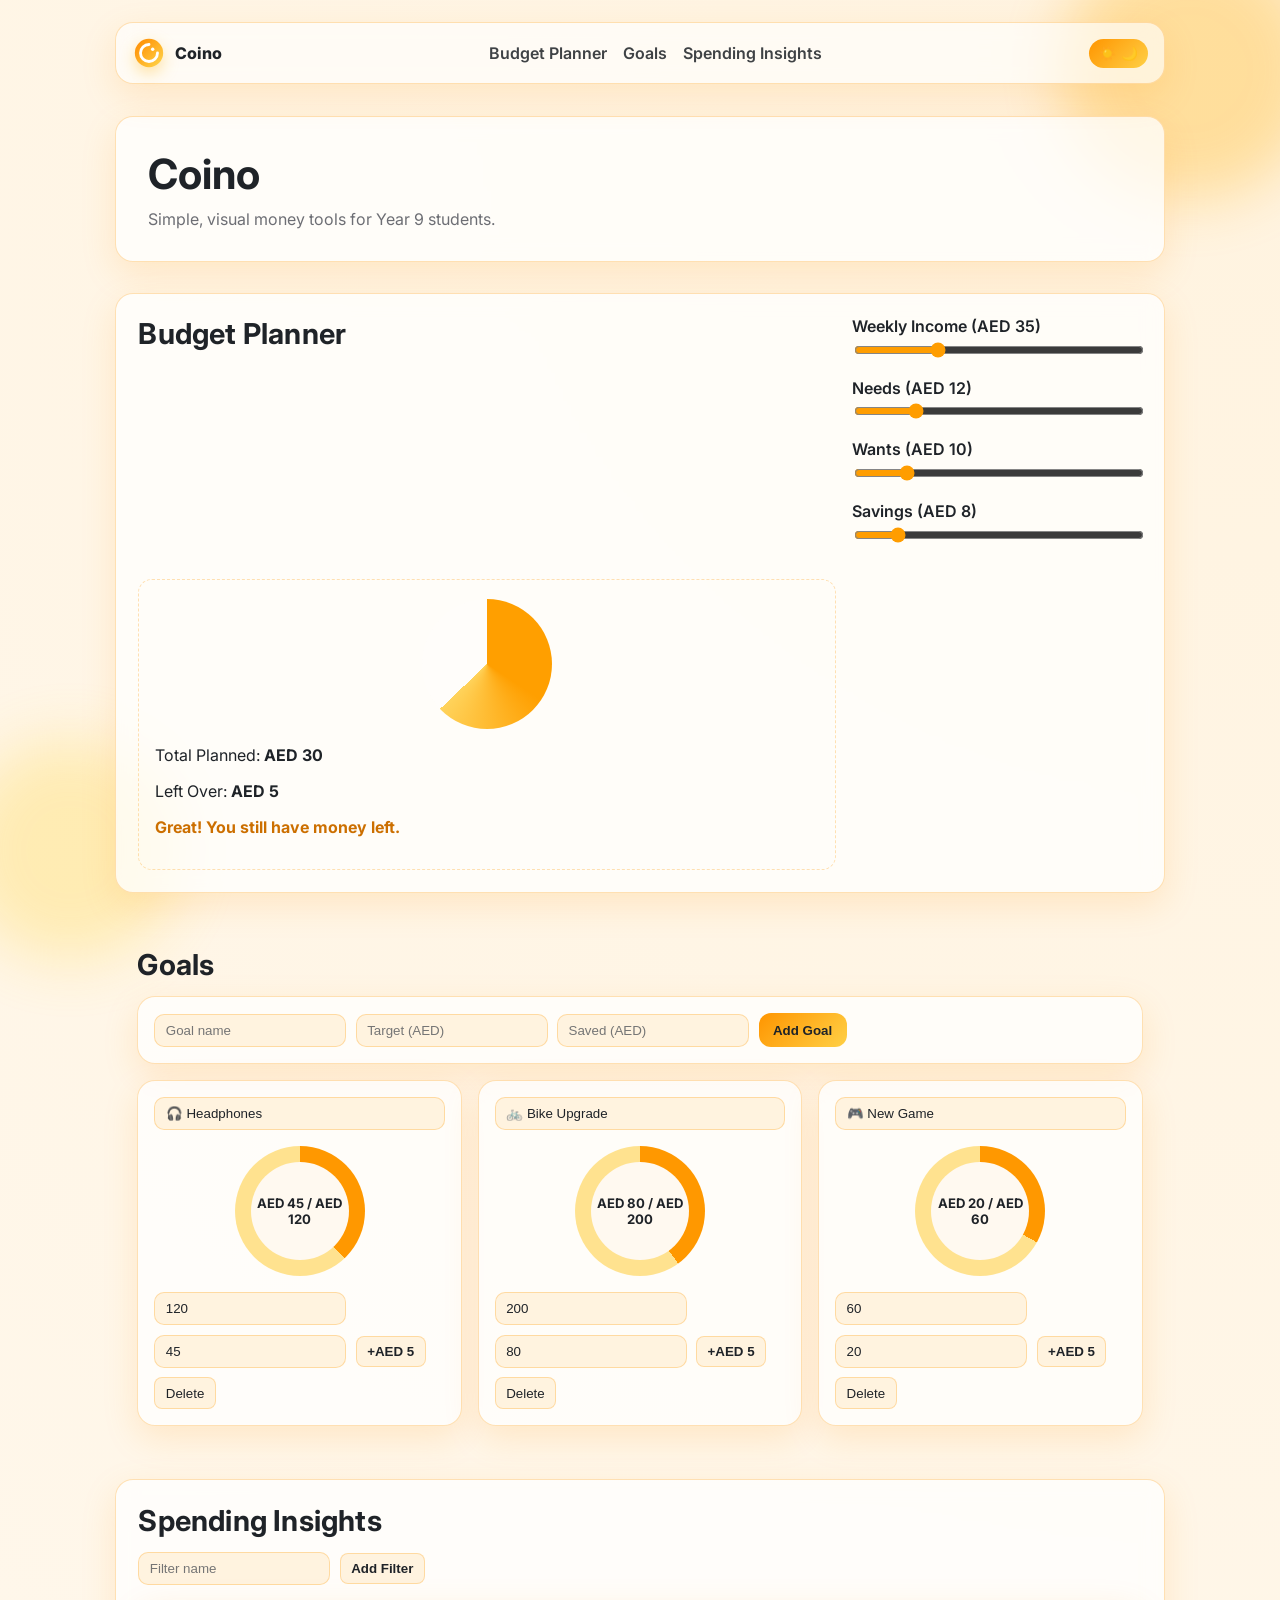
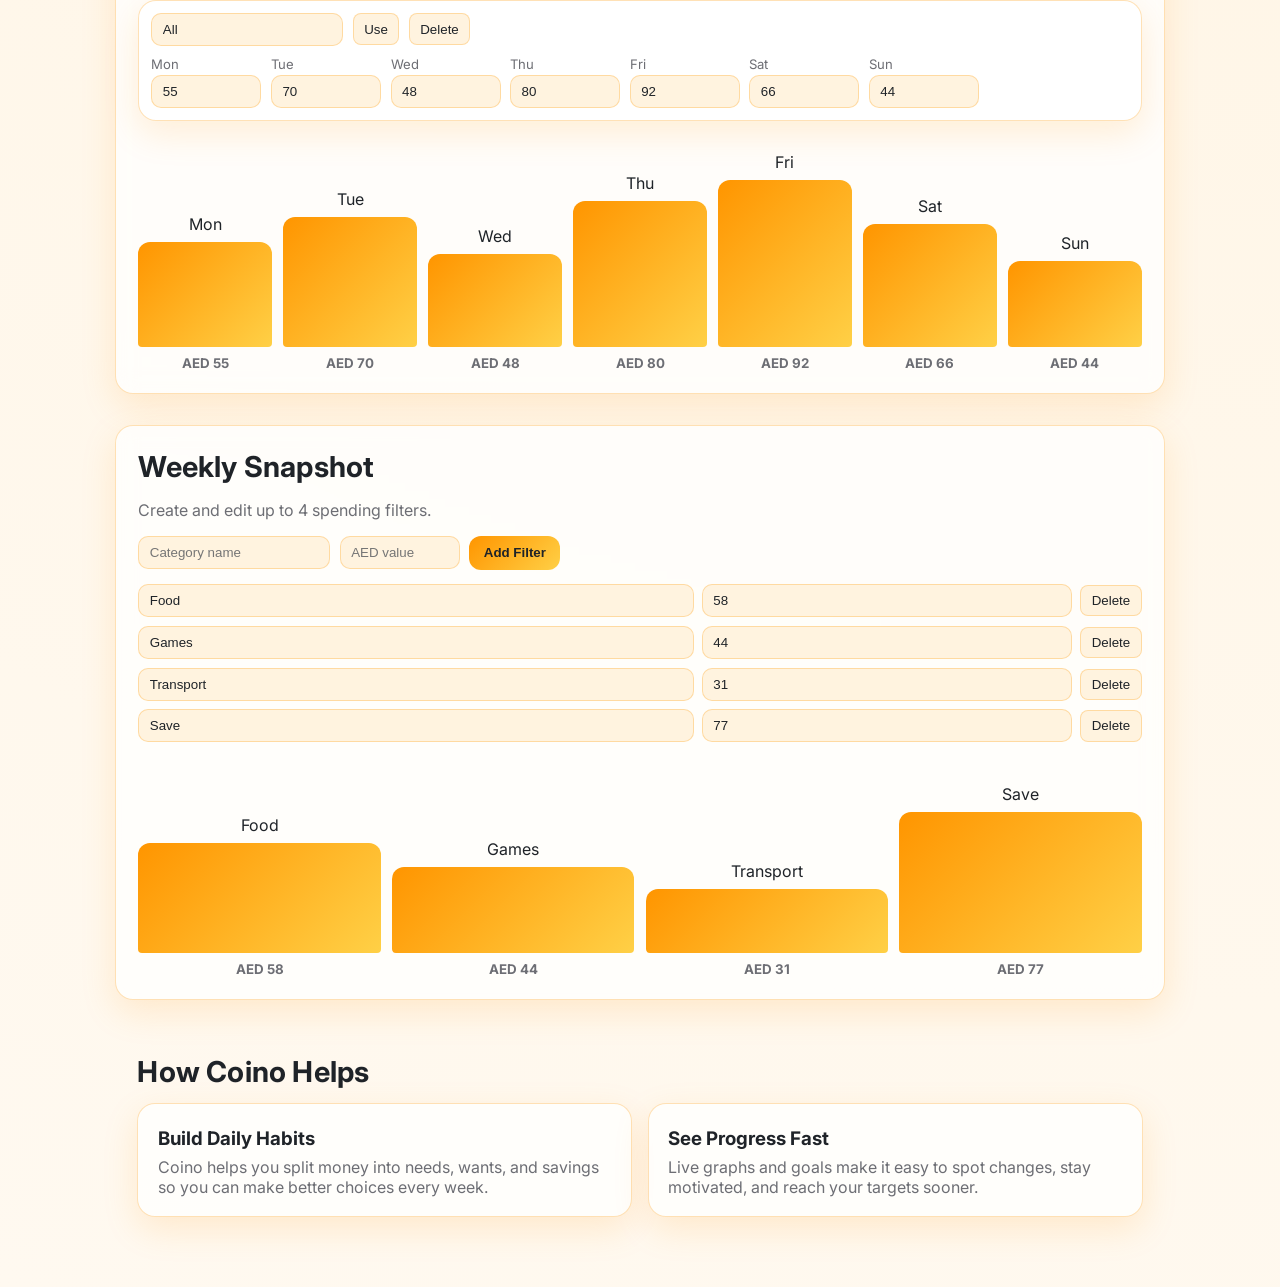
==== commit 42329c5d: "Improve visual hierarchy and reorder SPA sections" ====
--- a/index.html
+++ b/index.html
@@ -14,23 +14,17 @@
     <header class="site-header glass sticky-header">
       <a class="logo" href="#home" aria-label="Coino Home"><img src="logo.svg" alt="Coino logo" /><span>Coino</span></a>
       <nav class="nav-links" aria-label="Main navigation">
-        <a href="#planner">Budget Planner</a><a href="#goals">Savings Goals</a><a href="#insights">Spending Insights</a>
+        <a href="#planner">Budget Planner</a><a href="#goals">Goals</a><a href="#insights">Spending Insights</a>
       </nav>
       <button id="themeToggle" class="theme-toggle" aria-label="Toggle theme"><span>☀️</span><span>🌙</span></button>
     </header>
 
     <main class="container parallax-wrap" id="home">
-      <section class="hero glass reveal"><h1>Budgeting, made fun for Year 9 students.</h1><p>Learn smart money habits with interactive tools, animated graphs, and goals you can actually stick to.</p></section>
+      <section class="hero glass reveal"><h1>Coino</h1><p>Simple, visual money tools for Year 9 students.</p></section>
 
-      <section class="dashboard glass reveal" id="weeklySnapshot">
-        <div><h3>Weekly Snapshot</h3><p class="sub">Create and edit up to 4 spending filters.</p></div>
-        <form id="snapshotForm" class="inline-form"><input id="snapshotName" maxlength="12" placeholder="Category name" /><input id="snapshotValue" type="number" min="1" max="100" placeholder="AED value" /><button class="btn btn-primary" type="submit">Add Filter</button></form>
-        <div id="snapshotList" class="editable-list"></div><div class="chart-bars" id="snapshotBars"></div>
-      </section>
-
-      <section id="planner" class="glass planner reveal">
+      <section id="planner" class="feature-section glass planner reveal">
+        <h2 class="section-title">Budget Planner</h2>
         <div class="sliders">
-          <h2>Interactive Budget Planner</h2>
           <label>Weekly Income (AED <span id="incomeVal">35</span>)<input type="range" min="10" max="100" value="35" id="income" /></label>
           <label>Needs (AED <span id="needsVal">12</span>)<input type="range" min="0" max="60" value="12" id="needs" /></label>
           <label>Wants (AED <span id="wantsVal">10</span>)<input type="range" min="0" max="60" value="10" id="wants" /></label>
@@ -39,15 +33,31 @@
         <div class="summary-card"><div class="donut" id="budgetDonut"></div><p>Total Planned: <strong id="planned">AED 30</strong></p><p>Left Over: <strong id="leftover">AED 5</strong></p><p id="budgetTip" class="tip">Great! You still have money left.</p></div>
       </section>
 
-      <section id="goals" class="reveal">
+      <section id="goals" class="feature-section reveal">
+        <h2 class="section-title">Goals</h2>
         <section class="glass"><form id="goalForm" class="inline-form" style="padding:1rem;"><input id="goalName" maxlength="20" placeholder="Goal name" /><input id="goalTarget" type="number" min="5" placeholder="Target (AED)" /><input id="goalCurrent" type="number" min="0" placeholder="Saved (AED)" /><button class="btn btn-primary" type="submit">Add Goal</button></form></section>
         <section class="goals-grid" id="goalList"></section>
       </section>
 
-      <section id="insights" class="glass insights reveal">
-        <h2>Spending Insights</h2>
+      <section id="insights" class="feature-section glass insights reveal">
+        <h2 class="section-title">Spending Insights</h2>
         <form id="insightFilterForm" class="inline-form"><input id="insightFilterName" maxlength="14" placeholder="Filter name" /><button class="btn btn-primary" type="submit">Add Filter</button></form>
         <div class="editable-list" id="insightFilterList"></div><div class="insight-bars" id="insightBars"></div>
+      </section>
+
+      <section class="feature-section dashboard glass reveal" id="weeklySnapshot">
+        <h2 class="section-title">Weekly Snapshot</h2>
+        <p class="sub">Create and edit up to 4 spending filters.</p>
+        <form id="snapshotForm" class="inline-form"><input id="snapshotName" maxlength="12" placeholder="Category name" /><input id="snapshotValue" type="number" min="1" max="100" placeholder="AED value" /><button class="btn btn-primary" type="submit">Add Filter</button></form>
+        <div id="snapshotList" class="editable-list"></div><div class="chart-bars" id="snapshotBars"></div>
+      </section>
+
+      <section id="help" class="feature-section reveal">
+        <h2 class="section-title">How Coino Helps</h2>
+        <div class="cards-grid">
+          <article class="feature-card glass"><h3>Build Daily Habits</h3><p>Coino helps you split money into needs, wants, and savings so you can make better choices every week.</p></article>
+          <article class="feature-card glass"><h3>See Progress Fast</h3><p>Live graphs and goals make it easy to spot changes, stay motivated, and reach your targets sooner.</p></article>
+        </div>
       </section>
     </main>
     <script src="app.js"></script>
--- a/styles.css
+++ b/styles.css
@@ -64,3 +64,9 @@
 .parallax-wrap > section{scroll-margin-top:90px;transform:translateZ(0);}
 .edit-item input{border:1px solid var(--stroke);background:var(--bg-soft);color:var(--text);border-radius:10px;padding:.5rem .65rem;min-width:0;}
 #weeklySnapshot .edit-item input[type="number"]{min-width:110px;}
+
+.feature-section{padding:1.4rem;margin-top:.7rem;}
+.section-title{margin:0 0 .9rem;font-size:clamp(1.35rem,2.6vw,1.8rem);letter-spacing:.2px;}
+#goals .goals-grid{margin-top:1rem;}
+#help .feature-card h3{margin:.2rem 0 .45rem;}
+#help .feature-card p{margin:0;color:var(--muted);}
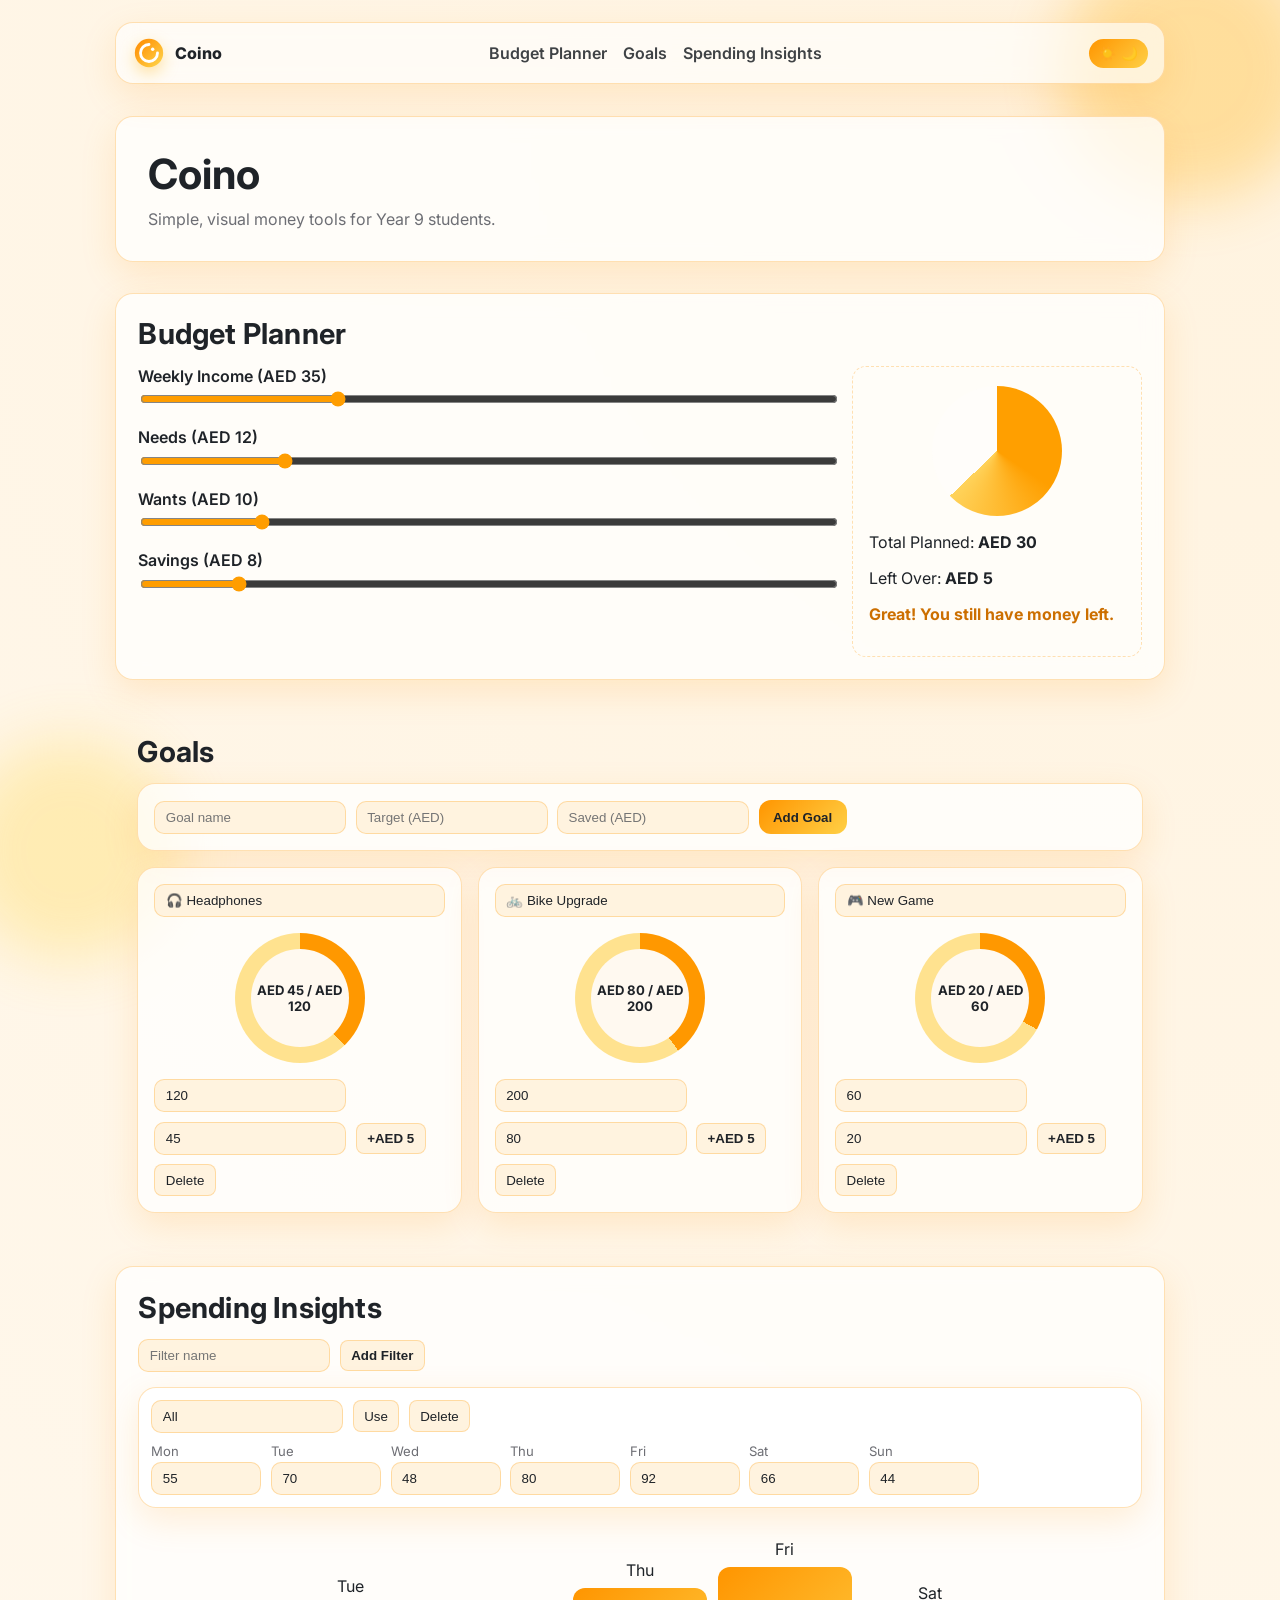
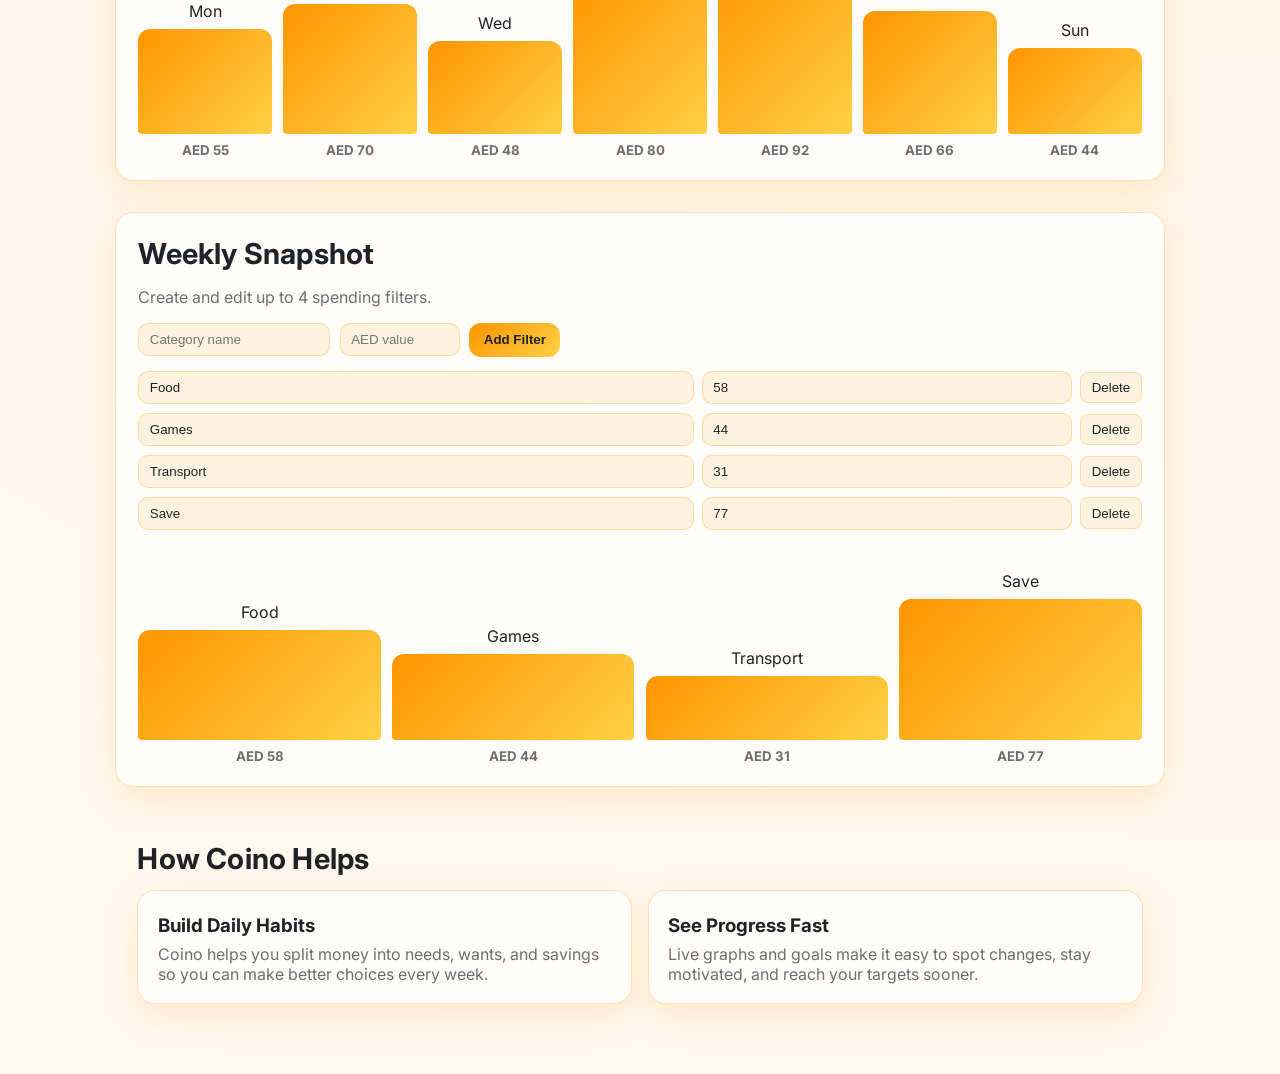
==== commit 6219416b: "Align planner sliders and chart side-by-side in index SPA" ====
--- a/index.html
+++ b/index.html
@@ -24,13 +24,15 @@
 
       <section id="planner" class="feature-section glass planner reveal">
         <h2 class="section-title">Budget Planner</h2>
-        <div class="sliders">
-          <label>Weekly Income (AED <span id="incomeVal">35</span>)<input type="range" min="10" max="100" value="35" id="income" /></label>
-          <label>Needs (AED <span id="needsVal">12</span>)<input type="range" min="0" max="60" value="12" id="needs" /></label>
-          <label>Wants (AED <span id="wantsVal">10</span>)<input type="range" min="0" max="60" value="10" id="wants" /></label>
-          <label>Savings (AED <span id="saveVal">8</span>)<input type="range" min="0" max="60" value="8" id="save" /></label>
+        <div class="planner-grid">
+          <div class="sliders">
+            <label>Weekly Income (AED <span id="incomeVal">35</span>)<input type="range" min="10" max="100" value="35" id="income" /></label>
+            <label>Needs (AED <span id="needsVal">12</span>)<input type="range" min="0" max="60" value="12" id="needs" /></label>
+            <label>Wants (AED <span id="wantsVal">10</span>)<input type="range" min="0" max="60" value="10" id="wants" /></label>
+            <label>Savings (AED <span id="saveVal">8</span>)<input type="range" min="0" max="60" value="8" id="save" /></label>
+          </div>
+          <div class="summary-card"><div class="donut" id="budgetDonut"></div><p>Total Planned: <strong id="planned">AED 30</strong></p><p>Left Over: <strong id="leftover">AED 5</strong></p><p id="budgetTip" class="tip">Great! You still have money left.</p></div>
         </div>
-        <div class="summary-card"><div class="donut" id="budgetDonut"></div><p>Total Planned: <strong id="planned">AED 30</strong></p><p>Left Over: <strong id="leftover">AED 5</strong></p><p id="budgetTip" class="tip">Great! You still have money left.</p></div>
       </section>
 
       <section id="goals" class="feature-section reveal">
--- a/styles.css
+++ b/styles.css
@@ -34,11 +34,11 @@
 .chart-bars,.insight-bars{display:flex;gap:.7rem;align-items:flex-end;min-height:220px;padding-top:1rem}
 .bar-group,.bar-wrap{flex:1;min-width:56px;text-align:center;display:flex;flex-direction:column;align-items:center;gap:.5rem}
 .bar,.bar-wrap i{width:100%;min-height:8px;border-radius:12px 12px 4px 4px;background:var(--grad);transition:height .35s ease;height:60px}
-.page-title{padding:1.4rem}.planner{display:grid;grid-template-columns:1fr 290px;gap:1rem;padding:1.2rem}.sliders label{display:block;margin-bottom:1rem;font-weight:600}.sliders input{width:100%;accent-color:#ff9d00;margin-top:.35rem}.summary-card{padding:1rem;border:1px dashed var(--stroke);border-radius:14px}.tip{font-weight:700;color:#cc6f00}
+.page-title{padding:1.4rem}.planner{padding:1.2rem}.planner-grid{display:grid;grid-template-columns:minmax(0,1fr) 290px;gap:1rem;align-items:start}.sliders label{display:block;margin-bottom:1rem;font-weight:600}.sliders input{width:100%;accent-color:#ff9d00;margin-top:.35rem}.summary-card{padding:1rem;border:1px dashed var(--stroke);border-radius:14px}.tip{font-weight:700;color:#cc6f00}
 .donut{width:130px;aspect-ratio:1;border-radius:50%;background:conic-gradient(#ff9f00 40%,#ffd35b 60%,rgba(255,255,255,.2) 0);margin:.2rem auto 1rem}
 .goals-grid{display:grid;gap:1rem;grid-template-columns:repeat(auto-fit,minmax(220px,1fr))}.goal-card{padding:1rem;text-align:center}.ring{--p:0;width:130px;aspect-ratio:1;margin:.5rem auto 1rem;border-radius:50%;display:grid;place-items:center;background:conic-gradient(#ff9800 calc(var(--p)*1%),#ffe28f 0);transition:.35s}.ring span{width:98px;aspect-ratio:1;border-radius:50%;background:var(--bg);display:grid;place-items:center;font-size:.82rem;font-weight:700}
 .reveal{opacity:0;transform:translateY(18px);animation:in .7s ease forwards}.delay-1{animation-delay:.12s}.delay-2{animation-delay:.24s}@keyframes in{to{opacity:1;transform:translateY(0)}}
-@media (max-width:800px){.planner{grid-template-columns:1fr}.edit-item{grid-template-columns:1fr 1fr auto}}
+@media (max-width:800px){.planner-grid{grid-template-columns:1fr}.edit-item{grid-template-columns:1fr 1fr auto}}
 
 
 .feature-card .mini-link{color:#9a4f00;}
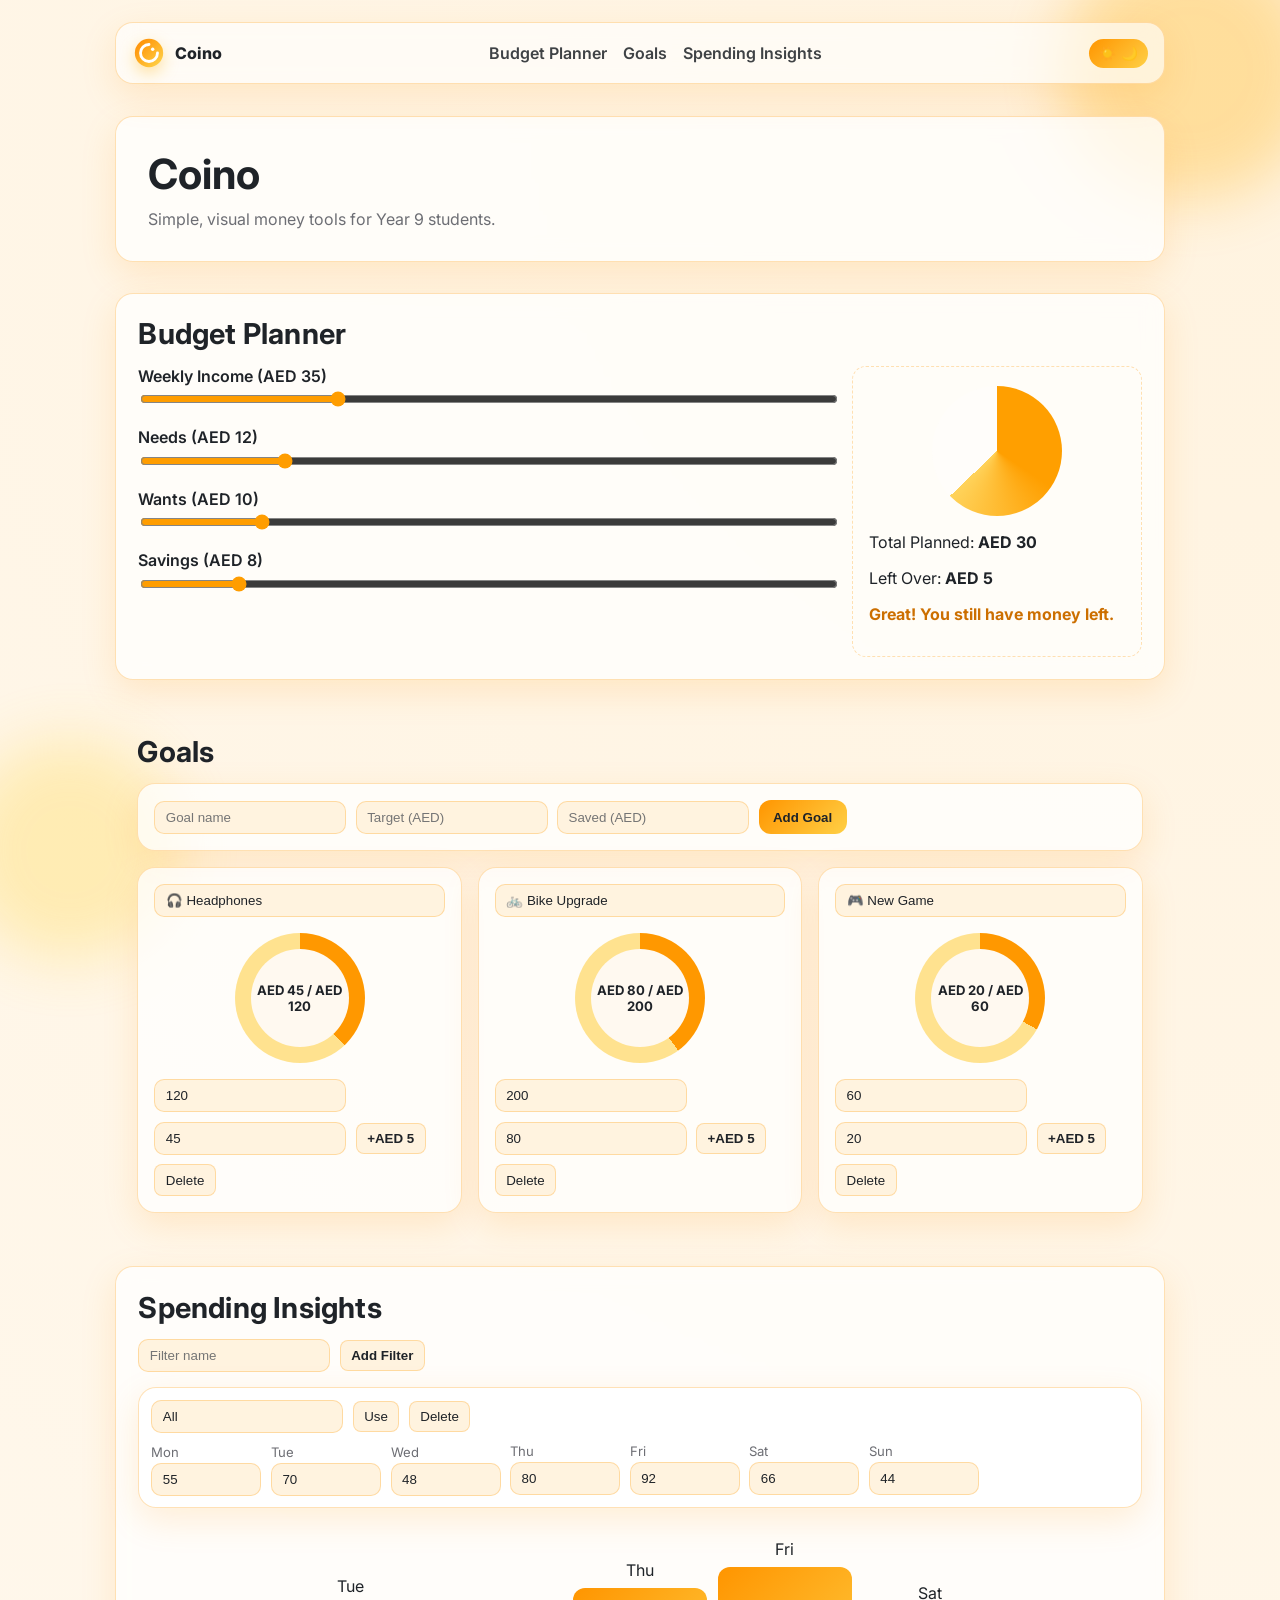
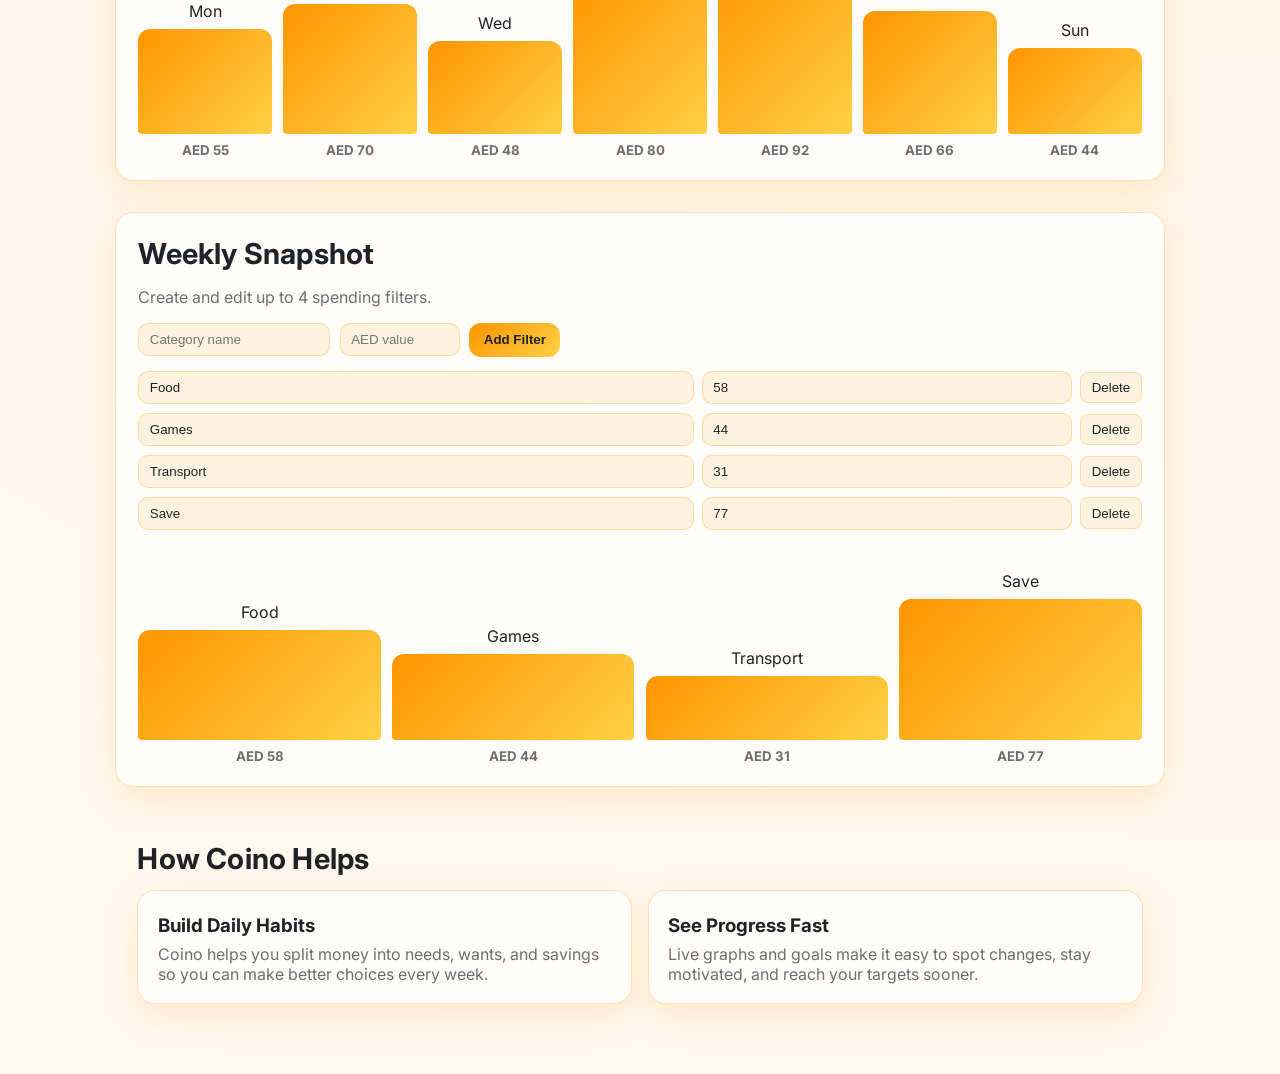
==== commit 1c19389f: "Add favicon link to index.html" ====
--- a/index.html
+++ b/index.html
@@ -5,6 +5,7 @@
     <meta name="viewport" content="width=device-width, initial-scale=1.0" />
     <title>Coino | Budget Smarter</title>
     <link rel="stylesheet" href="styles.css" />
+    <link rel="icon" type="image/svg+xml" href="logo.svg" />
     <link rel="preconnect" href="https://fonts.googleapis.com" />
     <link rel="preconnect" href="https://fonts.gstatic.com" crossorigin />
     <link href="https://fonts.googleapis.com/css2?family=Inter:wght@400;600;700;800&display=swap" rel="stylesheet" />
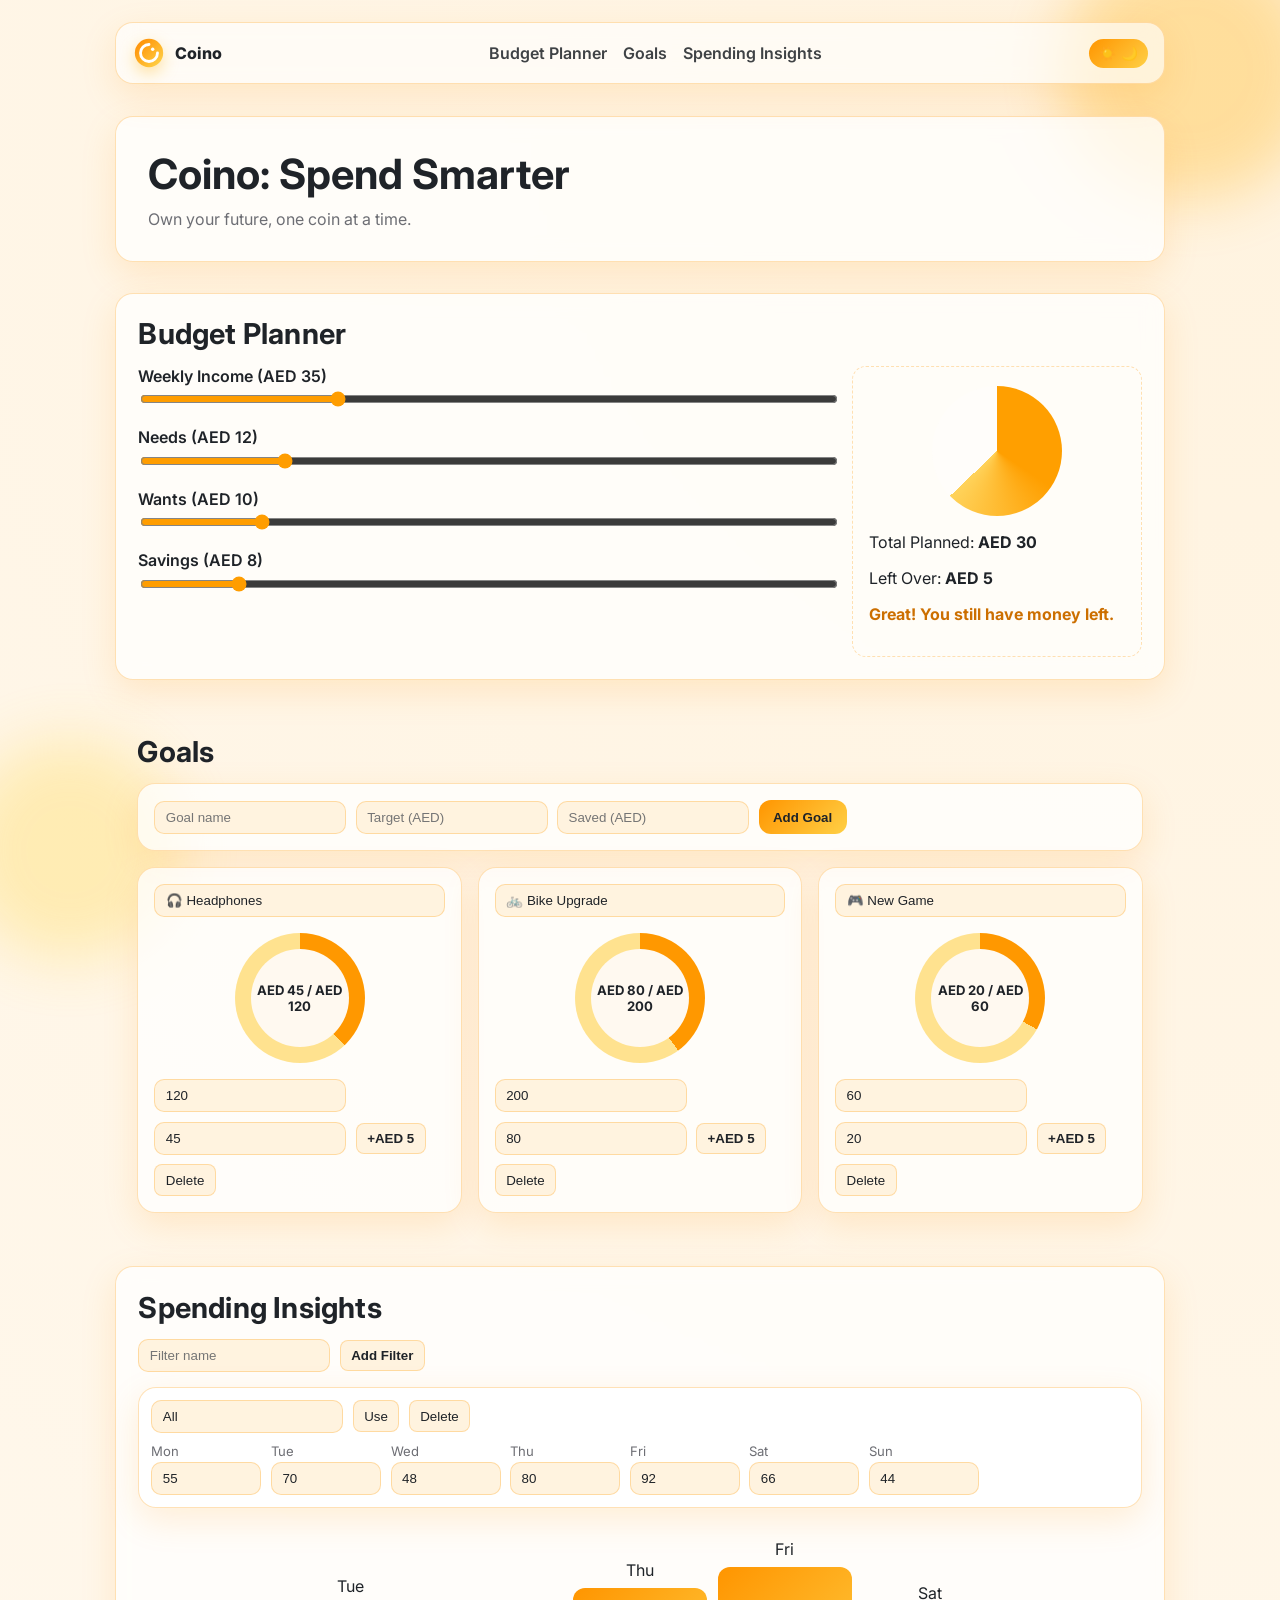
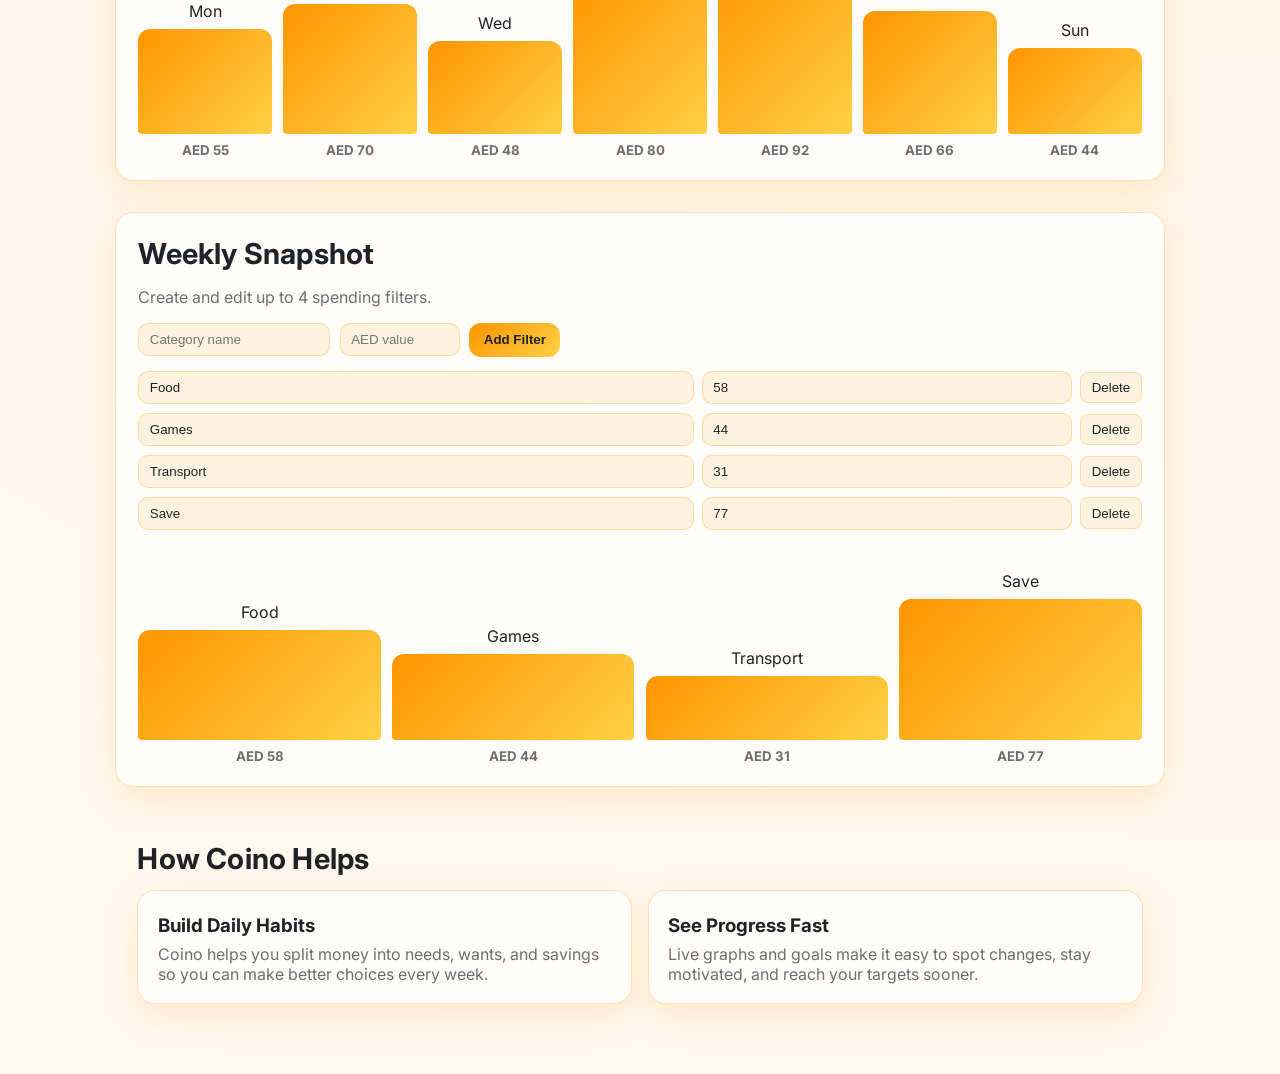
==== commit fd872597: "Update title and hero section text in index.html" ====
--- a/index.html
+++ b/index.html
@@ -3,7 +3,7 @@
   <head>
     <meta charset="UTF-8" />
     <meta name="viewport" content="width=device-width, initial-scale=1.0" />
-    <title>Coino | Budget Smarter</title>
+    <title>Coino | Spend Smarter</title>
     <link rel="stylesheet" href="styles.css" />
     <link rel="icon" type="image/svg+xml" href="logo.svg" />
     <link rel="preconnect" href="https://fonts.googleapis.com" />
@@ -21,7 +21,7 @@
     </header>
 
     <main class="container parallax-wrap" id="home">
-      <section class="hero glass reveal"><h1>Coino</h1><p>Simple, visual money tools for Year 9 students.</p></section>
+      <section class="hero glass reveal"><h1>Coino: Spend Smarter</h1><p>Own your future, one coin at a time.</p></section>
 
       <section id="planner" class="feature-section glass planner reveal">
         <h2 class="section-title">Budget Planner</h2>
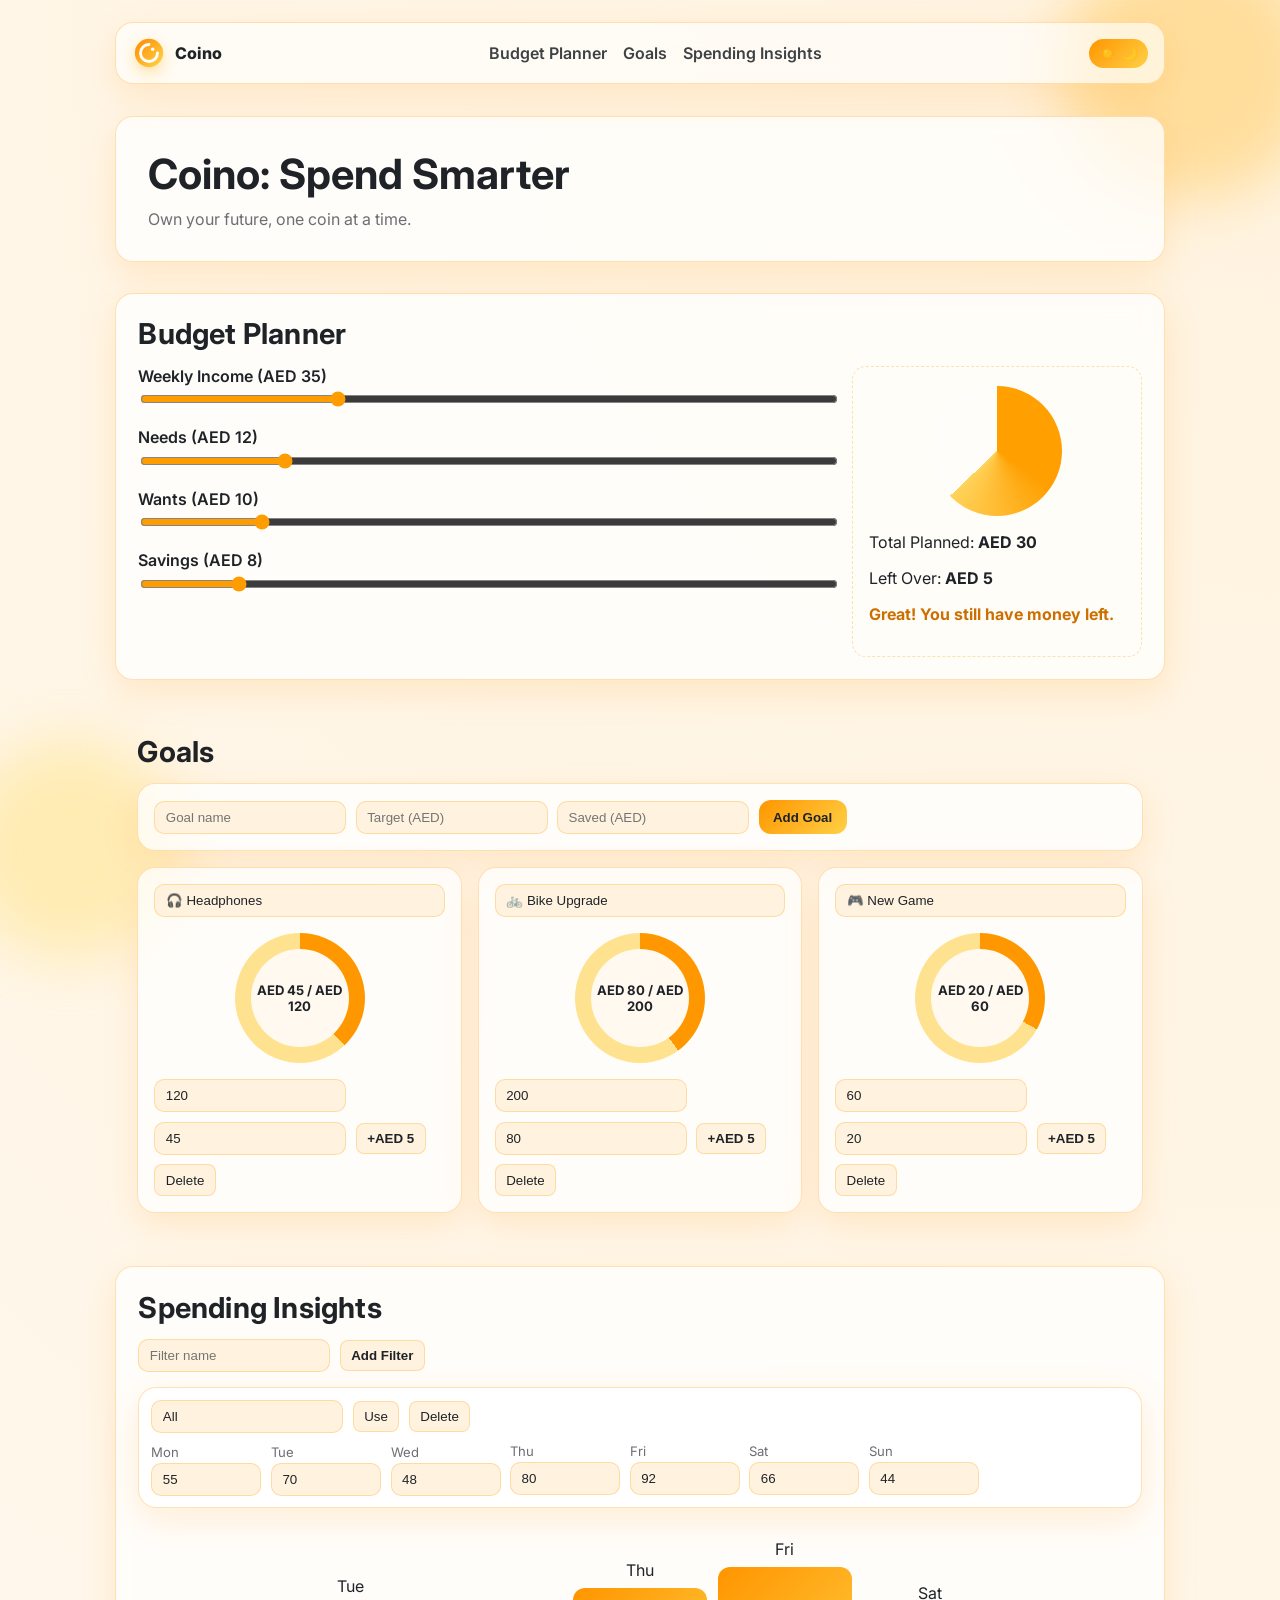
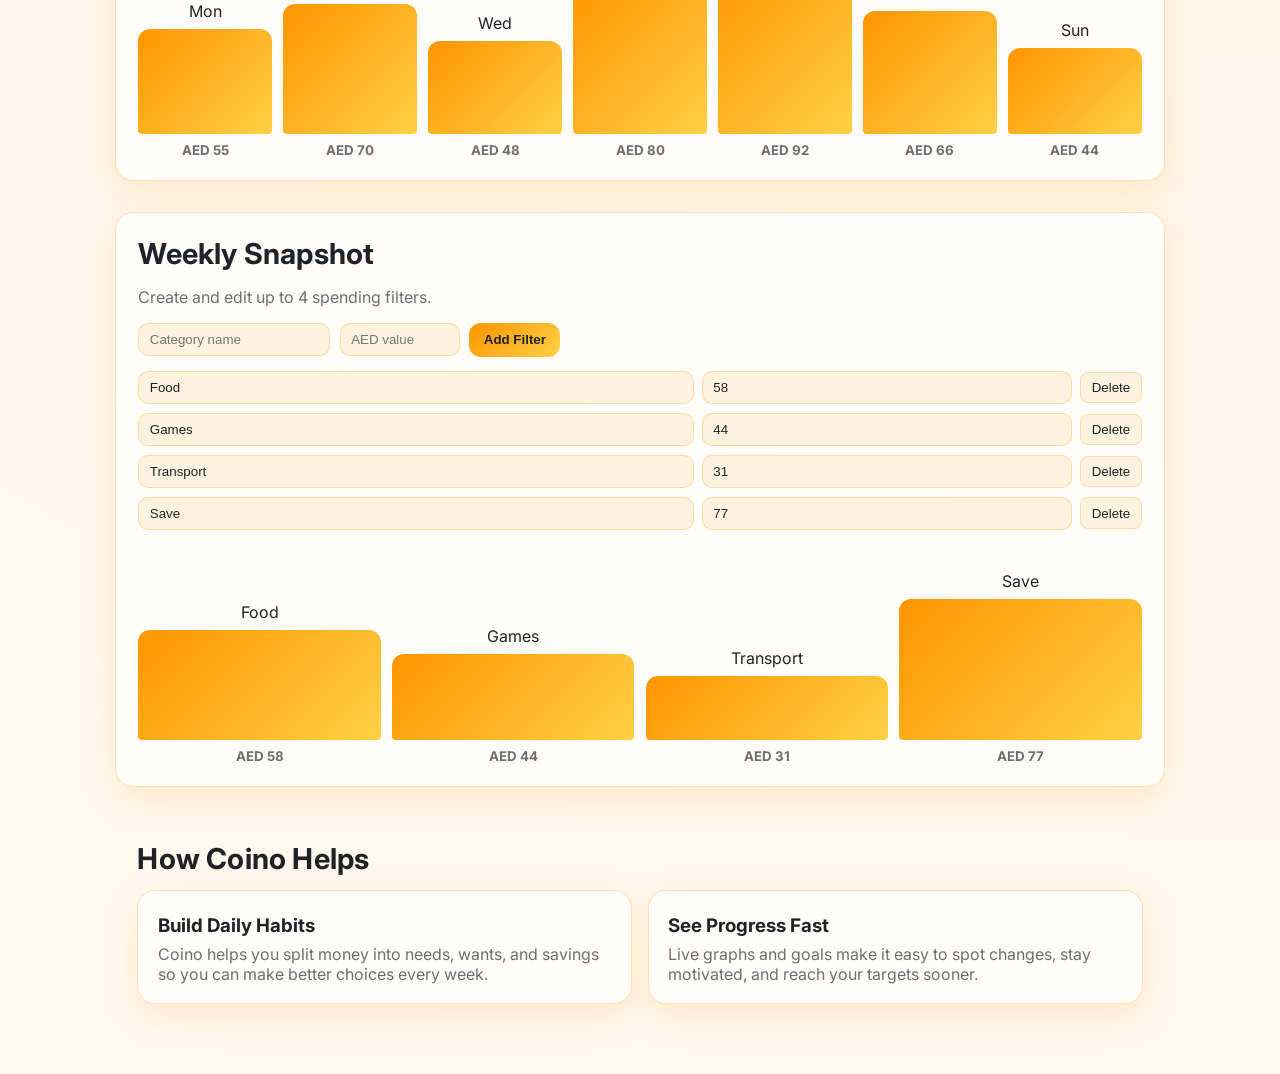
==== commit d875a4ff: "Update page title for Coino" ====
--- a/index.html
+++ b/index.html
@@ -3,7 +3,7 @@
   <head>
     <meta charset="UTF-8" />
     <meta name="viewport" content="width=device-width, initial-scale=1.0" />
-    <title>Coino | Spend Smarter</title>
+    <title>Coino: Spend Smarter</title>
     <link rel="stylesheet" href="styles.css" />
     <link rel="icon" type="image/svg+xml" href="logo.svg" />
     <link rel="preconnect" href="https://fonts.googleapis.com" />
